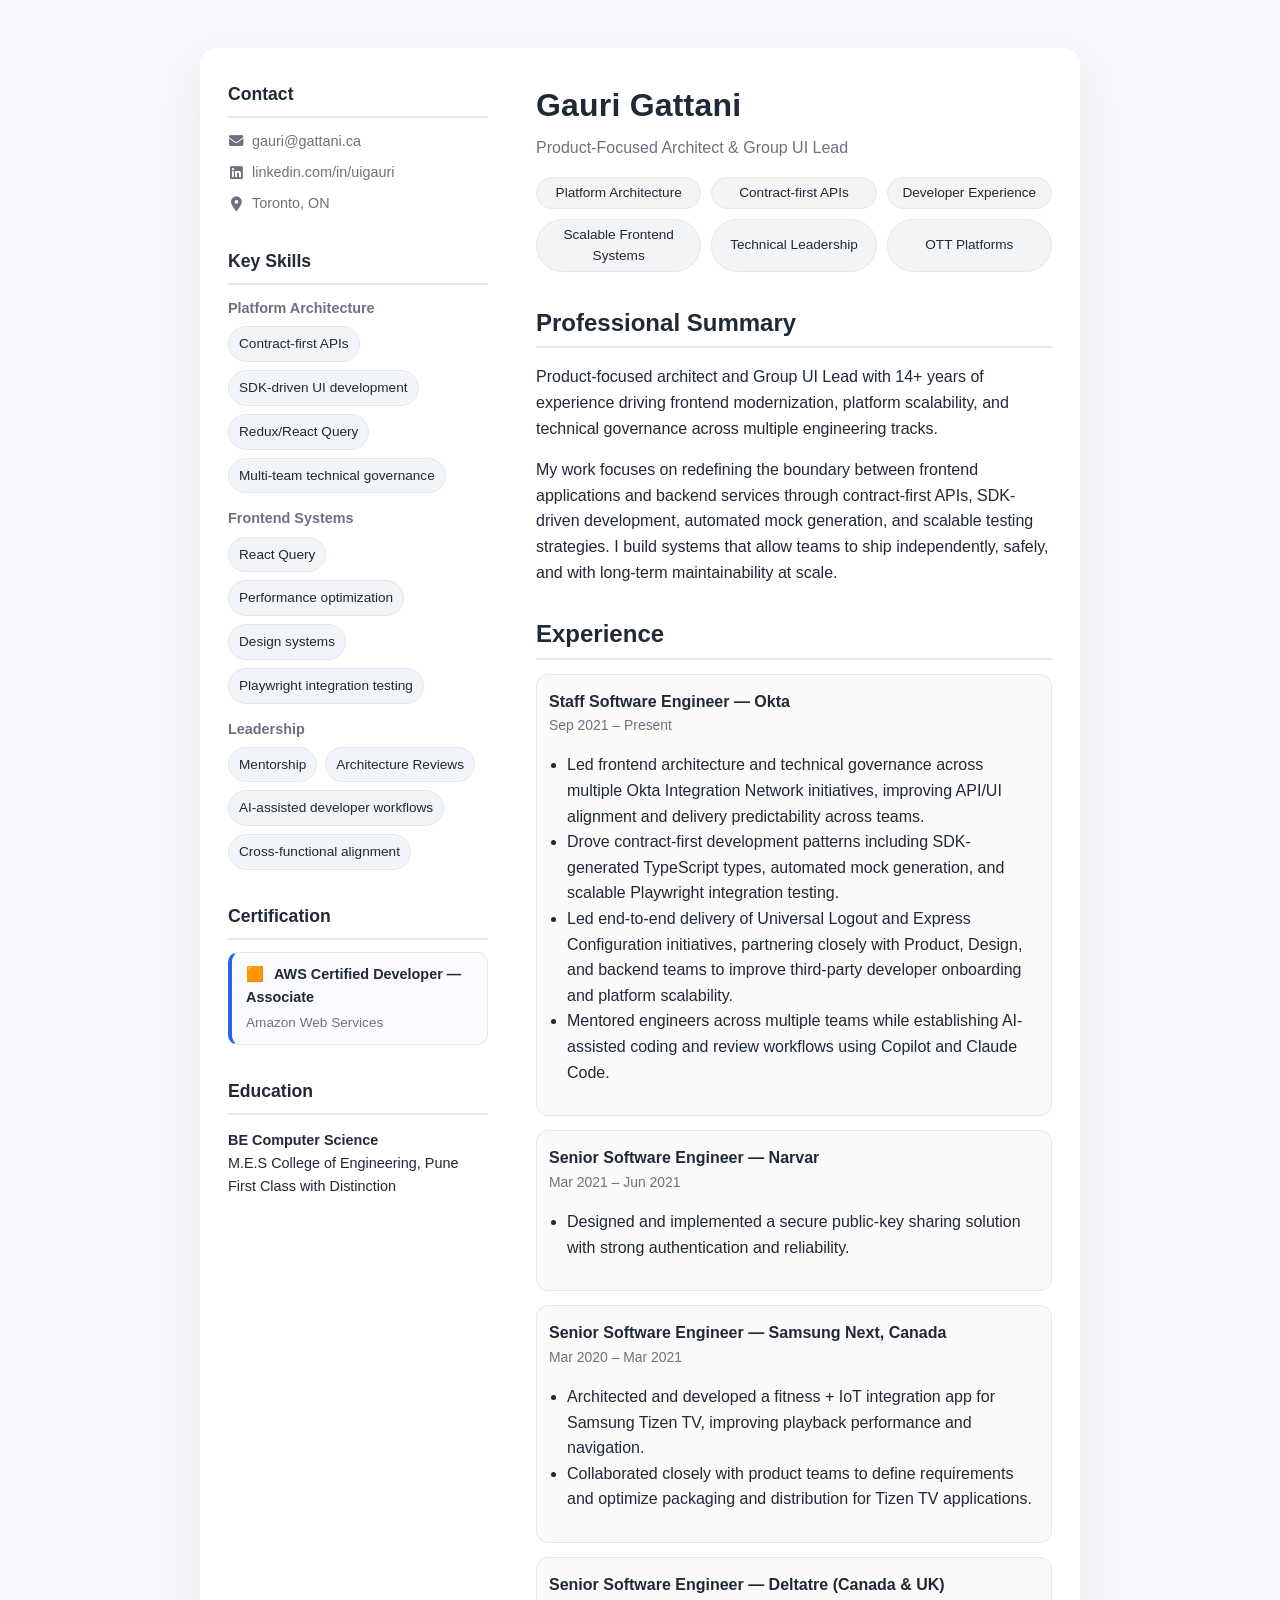
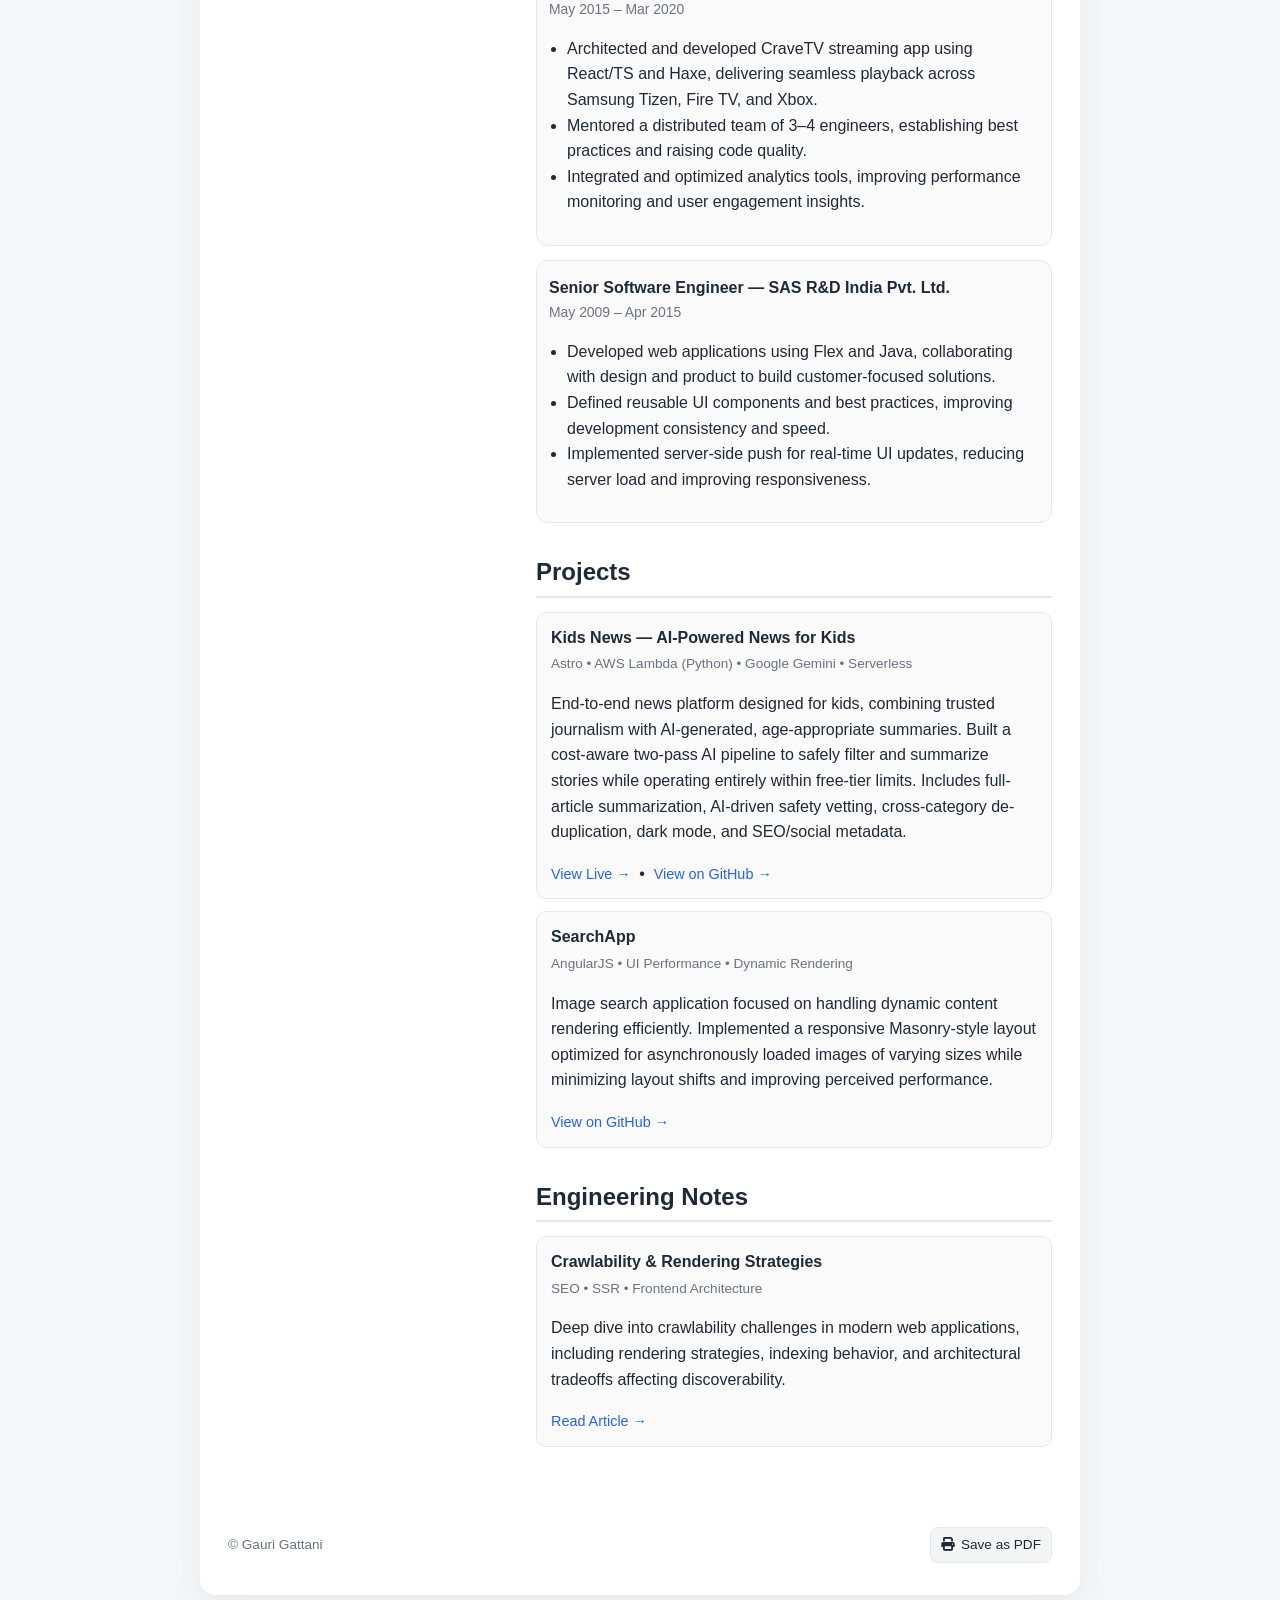
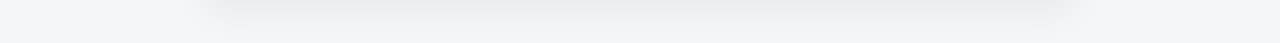
==== index.html @ 1494bd6e "publish blogs" ====
<!doctype html>
<html lang="en">
  <head>
    <meta charset="UTF-8" />
    <meta name="viewport" content="width=device-width, initial-scale=1" />
    <meta name="robots" content="noindex, nofollow" />
    <title>Gauri Gattani — Product-Focused Architect & Group UI Lead</title>

    <meta
      name="theme-color"
      content="#f5f7fb"
      media="(prefers-color-scheme: light)"
    />
    <meta
      name="theme-color"
      content="#111827"
      media="(prefers-color-scheme: dark)"
    />

    <!-- Google tag (gtag.js) -->
    <script
      async
      src="https://www.googletagmanager.com/gtag/js?id=G-FG6BD3M5W6"
    ></script>
    <script>
      window.dataLayer = window.dataLayer || [];
      function gtag() {
        dataLayer.push(arguments);
      }
      gtag("js", new Date());

      gtag("config", "G-FG6BD3M5W6");
    </script>

    <link
      rel="stylesheet"
      href="https://cdnjs.cloudflare.com/ajax/libs/font-awesome/6.5.0/css/all.min.css"
    />
    <link rel="stylesheet" href="style.css" />
    <link rel="stylesheet" href="mobile.css" />
    <link rel="stylesheet" href="print.css" />
  </head>

  <body>
    <div class="container">
      <div class="resume-content">
        <aside class="sidebar">
          <div class="contact-section">
            <h3>Contact</h3>
            <div class="contact-links">
              <a href="mailto:gauri@gattani.ca">
                <i class="fas fa-envelope"></i>
                gauri@gattani.ca
              </a>
              <a href="https://linkedin.com/in/uigauri" target="_blank">
                <i class="fab fa-linkedin"></i>
                linkedin.com/in/uigauri
              </a>
              <span class="location">
                <i class="fas fa-map-marker-alt"></i>
                Toronto, ON
              </span>
            </div>
          </div>

          <div class="section">
            <h2>Key Skills</h2>

            <div class="skill-group">
              <h3>Platform Architecture</h3>
              <div class="skill-tags">
                <span>Contract-first APIs</span>
                <span>SDK-driven UI development</span>
                <span>Redux/React Query</span>
                <span>Multi-team technical governance</span>
              </div>
            </div>

            <div class="skill-group">
              <h3>Frontend Systems</h3>
              <div class="skill-tags">
                <span>React Query</span>
                <span>Performance optimization</span>
                <span>Design systems</span>
                <span>Playwright integration testing</span>
              </div>
            </div>

            <div class="skill-group">
              <h3>Leadership</h3>
              <div class="skill-tags">
                <span>Mentorship</span>
                <span>Architecture Reviews</span>
                <span>AI-assisted developer workflows</span>
                <span>Cross-functional alignment</span>
              </div>
            </div>
          </div>

          <div class="section certification">
            <h2>Certification</h2>
            <div class="cert-card">
              <span class="cert-icon">🟧</span>
              <strong>AWS Certified Developer — Associate</strong>
              <div class="cert-meta">Amazon Web Services</div>
            </div>
          </div>

          <div class="section">
            <h2>Education</h2>
            <p>
              <strong>BE Computer Science</strong><br />
              M.E.S College of Engineering, Pune<br />
              <span class="muted">First Class with Distinction</span>
            </p>
          </div>
        </aside>

        <main class="main-content">
          <div class="header">
            <div>
              <div>
                <h1>Gauri Gattani</h1>
                <p class="subtitle">
                  Product-Focused Architect & Group UI Lead
                </p>

                <div class="soft-chips">
                  <span>Platform Architecture</span>
                  <span>Contract-first APIs</span>
                  <span>Developer Experience</span>
                  <span>Scalable Frontend Systems</span>
                  <span>Technical Leadership</span>
                  <span>OTT Platforms</span>
                </div>
              </div>
            </div>
          </div>

          <div class="section">
            <h2>Professional Summary</h2>
            <p>
              Product-focused architect and Group UI Lead with 14+ years of
              experience driving frontend modernization, platform scalability,
              and technical governance across multiple engineering tracks.
            </p>
            <p>
              My work focuses on redefining the boundary between frontend
              applications and backend services through contract-first APIs,
              SDK-driven development, automated mock generation, and scalable
              testing strategies. I build systems that allow teams to ship
              independently, safely, and with long-term maintainability at
              scale.
            </p>
          </div>

          <div class="section">
            <h2>Experience</h2>

            <div class="job">
              <div class="job-title">Staff Software Engineer — Okta</div>
              <div class="job-meta">Sep 2021 – Present</div>
              <ul>
                <li>
                  Led frontend architecture and technical governance across
                  multiple Okta Integration Network initiatives, improving
                  API/UI alignment and delivery predictability across teams.
                </li>
                <li>
                  Drove contract-first development patterns including
                  SDK-generated TypeScript types, automated mock generation, and
                  scalable Playwright integration testing.
                </li>
                <li>
                  Led end-to-end delivery of Universal Logout and Express
                  Configuration initiatives, partnering closely with Product,
                  Design, and backend teams to improve third-party developer
                  onboarding and platform scalability.
                </li>
                <li>
                  Mentored engineers across multiple teams while establishing
                  AI-assisted coding and review workflows using Copilot and
                  Claude Code.
                </li>
              </ul>
            </div>

            <div class="job">
              <div class="job-title">Senior Software Engineer — Narvar</div>
              <div class="job-meta">Mar 2021 – Jun 2021</div>
              <ul>
                <li>
                  Designed and implemented a secure public-key sharing solution
                  with strong authentication and reliability.
                </li>
              </ul>
            </div>

            <div class="job">
              <div class="job-title">
                Senior Software Engineer — Samsung Next, Canada
              </div>
              <div class="job-meta">Mar 2020 – Mar 2021</div>
              <ul>
                <li>
                  Architected and developed a fitness + IoT integration app for
                  Samsung Tizen TV, improving playback performance and
                  navigation.
                </li>
                <li>
                  Collaborated closely with product teams to define requirements
                  and optimize packaging and distribution for Tizen TV
                  applications.
                </li>
              </ul>
            </div>

            <div class="job">
              <div class="job-title">
                Senior Software Engineer — Deltatre (Canada & UK)
              </div>
              <div class="job-meta">May 2015 – Mar 2020</div>
              <ul>
                <li>
                  Architected and developed CraveTV streaming app using React/TS
                  and Haxe, delivering seamless playback across Samsung Tizen,
                  Fire TV, and Xbox.
                </li>
                <li>
                  Mentored a distributed team of 3–4 engineers, establishing
                  best practices and raising code quality.
                </li>
                <li>
                  Integrated and optimized analytics tools, improving
                  performance monitoring and user engagement insights.
                </li>
              </ul>
            </div>

            <div class="job">
              <div class="job-title">
                Senior Software Engineer — SAS R&D India Pvt. Ltd.
              </div>
              <div class="job-meta">May 2009 – Apr 2015</div>
              <ul>
                <li>
                  Developed web applications using Flex and Java, collaborating
                  with design and product to build customer-focused solutions.
                </li>
                <li>
                  Defined reusable UI components and best practices, improving
                  development consistency and speed.
                </li>
                <li>
                  Implemented server-side push for real-time UI updates,
                  reducing server load and improving responsiveness.
                </li>
              </ul>
            </div>
          </div>

          <div class="section">
            <h2>Projects</h2>

            <div class="project-card">
              <strong>Kids News — AI-Powered News for Kids</strong>
              <div class="project-meta">
                Astro • AWS Lambda (Python) • Google Gemini • Serverless
              </div>
              <p>
                End-to-end news platform designed for kids, combining trusted
                journalism with AI-generated, age-appropriate summaries. Built a
                cost-aware two-pass AI pipeline to safely filter and summarize
                stories while operating entirely within free-tier limits.
                Includes full-article summarization, AI-driven safety vetting,
                cross-category de-duplication, dark mode, and SEO/social
                metadata.
              </p>
              <a href="https://news.gattani.ca" target="_blank">
                View Live →
              </a>
              &nbsp;•&nbsp;
              <a
                href="https://github.com/gauriladdad/personal-site"
                target="_blank"
              >
                View on GitHub →
              </a>
            </div>

            <div class="project-card">
              <strong>SearchApp</strong>
              <div class="project-meta">
                AngularJS • UI Performance • Dynamic Rendering
              </div>
              <p>
                Image search application focused on handling dynamic content
                rendering efficiently. Implemented a responsive Masonry-style
                layout optimized for asynchronously loaded images of varying
                sizes while minimizing layout shifts and improving perceived
                performance.
              </p>
              <a
                href="https://github.com/gauriladdad/SearchApp"
                target="_blank"
              >
                View on GitHub →
              </a>
            </div>
          </div>

          <div class="section">
            <h2>Engineering Notes</h2>

            <div class="project-card">
              <strong>Crawlability & Rendering Strategies</strong>
              <div class="project-meta">SEO • SSR • Frontend Architecture</div>
              <p>
                Deep dive into crawlability challenges in modern web
                applications, including rendering strategies, indexing behavior,
                and architectural tradeoffs affecting discoverability.
              </p>
              <a
                href="https://blogs.gattani.ca/crawlability-post/"
                target="_blank"
              >
                Read Article →
              </a>
            </div>
          </div>
        </main>
      </div>

      <footer>
        <div class="footer-meta">
          <span>© Gauri Gattani</span>
          <a
            href="#"
            onclick="
              window.print();
              return false;
            "
          >
            <i class="fas fa-print"></i>
            Save as PDF
          </a>
        </div>
      </footer>
    </div>
  </body>
</html>
---- style.css ----
:root {
  --bg: #f5f7fb;
  --text: #1f2937;
  --muted: #6b7280;
  --border: #e5e7eb;
  --accent: #2563eb;
  --card-bg: #ffffff;
  --card-hover-shadow: rgba(0, 0, 0, 0.08);
  --chip-bg: #f3f4f6;
  --chip-border: #e5e7eb;
  --skill-tag-bg: #f1f5f9;
  --cert-bg: #f9fbff;
  --job-bg: #fafafa;
  --badge-bg: #eef3ff;
  --badge-text: #2b55d6;
}

@media (prefers-color-scheme: dark) {
  :root {
    --bg: #111827;
    --text: #f9fafb;
    --muted: #9ca3af;
    --border: #374151;
    --accent: #60a5fa;
    --card-bg: #1f2937;
    --card-hover-shadow: rgba(0, 0, 0, 0.3);
    --chip-bg: #374151;
    --chip-border: #4b5563;
    --skill-tag-bg: #1f2937;
    --cert-bg: #1f2937;
    --job-bg: #1f2937;
    --badge-bg: #1e3a8a;
    --badge-text: #93c5fd;
  }
}

@keyframes fadeInSlideUp {
  from {
    opacity: 0;
    transform: translateY(10px);
  }

  to {
    opacity: 1;
    transform: translateY(0);
  }
}

* {
  box-sizing: border-box;
}

body {
  font-family:
    -apple-system, BlinkMacSystemFont, "Segoe UI", Roboto, Arial, sans-serif;
  margin: 0;
  background: var(--bg);
  color: var(--text);
  line-height: 1.6;
  transition:
    background-color 0.3s ease,
    color 0.3s ease;
}

.positioning {
  margin: 4px 0 8px;
  color: var(--muted);
  font-size: 0.95rem;
  line-height: 1.4;
}

.header {
  display: flex;
  justify-content: space-between;
  align-items: flex-start;
  gap: 20px;
  flex-wrap: wrap;
}

.container {
  max-width: 880px;
  margin: 48px auto;
  padding: 32px 28px;
  background: var(--card-bg);
  border-radius: 16px;
  box-shadow: 0 18px 45px rgba(0, 0, 0, 0.06);
  transition:
    box-shadow 0.2s ease,
    transform 0.15s ease,
    background-color 0.3s ease;
  animation: fadeInSlideUp 0.6s ease-out forwards;
}

.container:hover {
  box-shadow: 0 22px 55px var(--card-hover-shadow);
}

.soft-chips {
  display: grid;
  grid-template-columns: repeat(3, minmax(0, 1fr));
  gap: 10px;
  margin-top: 10px;
}

.soft-chips span {
  display: flex;
  align-items: center;
  justify-content: center;

  text-align: center;
  padding: 4px 14px;
  border-radius: 999px;
  background: var(--chip-bg);
  border: 1px solid var(--chip-border);
  font-size: 0.85rem;
}

.soft-chips span:hover {
  background: var(--border);
  /* subtly darker than chip-bg */
}

.skill-group {
  margin-bottom: 14px;
}

.skill-group h3 {
  margin: 10px 0 6px;
  font-size: 0.95rem;
  color: var(--text);
}

.skill-tags {
  display: flex;
  flex-wrap: wrap;
  gap: 8px;
}

.skill-tags span {
  display: inline-block;
  padding: 6px 10px;
  background: var(--skill-tag-bg);
  border: 1px solid var(--border);
  border-radius: 999px;
  font-size: 0.85rem;
}

h1 {
  margin: 0;
  letter-spacing: 0.2px;
}

.subtitle {
  margin-top: 4px;
  color: var(--muted);
  font-weight: 500;
}

.certification h2 {
  margin-bottom: 10px;
}

.cert-card {
  padding: 10px 14px;
  border: 1px solid var(--border);
  border-left: 4px solid var(--accent);
  border-radius: 10px;
  background: var(--cert-bg);
}

.cert-icon {
  margin-right: 6px;
  font-size: 0.9rem;
}

.cert-meta {
  color: var(--muted);
  font-size: 0.85rem;
  margin-top: 3px;
}

.section {
  margin-top: 30px;
  opacity: 0;
  animation: fadeInSlideUp 0.6s ease-out forwards;
}

.section:nth-child(1) {
  animation-delay: 0.1s;
}

.section:nth-child(2) {
  animation-delay: 0.2s;
}

.section:nth-child(3) {
  animation-delay: 0.3s;
}

.section:nth-child(4) {
  animation-delay: 0.4s;
}

.section:nth-child(5) {
  animation-delay: 0.5s;
}

.section h2 {
  margin-bottom: 14px;
  padding-bottom: 4px;
  border-bottom: 2px solid var(--border);
}

.job {
  padding: 14px 12px;
  border-radius: 12px;
  border: 1px solid var(--border);
  margin-bottom: 14px;
  background: var(--job-bg);
}

.job-title {
  font-weight: 700;
}

.job-meta {
  color: var(--muted);
  font-size: 0.87rem;
  margin-bottom: 6px;
}

ul {
  padding-left: 18px;
}

footer {
  margin-top: 48px;
  padding-top: 10px;
}

/* remove wrapper background entirely */
footer .wrapper {
  padding: 12px 0;
}

.contact-footer {
  display: flex;
  flex-wrap: wrap;
  gap: 14px 22px;
  padding: 12px 0 14px;
  border-top: 1px solid var(--border);
  color: var(--muted);
  font-size: 0.9rem;
}

.contact-footer a,
.contact-footer span {
  display: inline-flex;
  align-items: center;
  gap: 6px;
  color: var(--text);
  text-decoration: none;
}

.contact-footer a:hover {
  text-decoration: underline;
}

.contact-footer i {
  color: var(--muted);
}

.footer-meta {
  margin-top: 10px;
  display: flex;
  justify-content: space-between;
  align-items: center;
  font-size: 0.85rem;
  color: var(--muted);
}

.footer-meta a {
  background: var(--chip-bg);
  border: 1px solid var(--chip-border);
  padding: 6px 10px;
  border-radius: 8px;
  color: var(--text);
  text-decoration: none;
  display: inline-flex;
  align-items: center;
  gap: 6px;
}

.footer-meta a:hover {
  background: var(--border);
}

.project-card {
  border: 1px solid var(--border);
  border-radius: 10px;
  padding: 12px 14px;
  margin-bottom: 12px;
  background: var(--job-bg);
}

.project-meta {
  font-size: 0.85rem;
  color: var(--muted);
  margin: 3px 0 6px;
}

.project-card a {
  font-size: 0.9rem;
  color: var(--accent);
  text-decoration: none;
}

.project-card a:hover {
  text-decoration: underline;
}

/* Sidebar Layout */
.resume-content {
  display: flex;
  gap: 48px;
  align-items: flex-start;
}

.sidebar {
  flex: 0 0 260px;
  /* Fixed width sidebar */
  font-size: 0.9rem;
}

.main-content {
  flex: 1;
  min-width: 0;
  /* Prevent flex overflow */
}

/* Sidebar Specifics */
.contact-section {
  margin-bottom: 32px;
}

.contact-section h3 {
  margin-top: 0;
  font-size: 1.1rem;
  margin-bottom: 12px;
  color: var(--text);
  border-bottom: 2px solid var(--border);
  padding-bottom: 8px;
}

.contact-links {
  display: flex;
  flex-direction: column;
  gap: 8px;
}

.contact-links a,
.contact-links span {
  display: inline-flex;
  align-items: center;
  gap: 8px;
  color: var(--muted);
  text-decoration: none;
  font-size: 0.9rem;
}

.contact-links a:hover {
  color: var(--accent);
  text-decoration: underline;
}

.contact-links i {
  color: var(--muted);
  width: 16px;
  text-align: center;
}

/* Adjust Section Headers in Sidebar */
.sidebar .section {
  margin-top: 32px;
}

.sidebar h2 {
  font-size: 1.1rem;
  margin-bottom: 12px;
  padding-bottom: 8px;
}

.sidebar .skill-group h3 {
  font-size: 0.9rem;
  color: var(--muted);
  margin-bottom: 6px;
}

/* Main Content Adjustments */
.main-content .header {
  margin-bottom: 32px;
}

.main-content .section:first-child {
  margin-top: 0;
}
---- mobile.css ----
@media (max-width: 640px) {
  .container {
    margin: 16px;
    padding: 22px 18px;
  }

  .badge-row {
    display: grid;
    grid-template-columns: repeat(2, auto);
    justify-content: start;
    gap: 6px 8px;
  }

  .badge {
    font-size: 0.75rem;
    padding: 4px 8px;
    border-radius: 12px;
    background: var(--badge-bg);
    color: var(--badge-text);
    white-space: nowrap;
  }

  .header {
    flex-direction: column;
    align-items: flex-start;
    gap: 10px;
  }

  .contact-info {
    display: grid;
    grid-template-columns: 1fr;
    gap: 8px;
  }

  footer {
    flex-direction: column;
    align-items: flex-start;
    gap: 8px;
  }

  footer .download a {
    align-self: flex-start;
  }

  .contact-footer {
    display: flex;
    flex-direction: row;
    /* ⬅️ keep in one line */
    align-items: center;
    justify-content: center;
    /* ⬅️ centered look like screenshot */
    gap: 10px;
    flex-wrap: wrap;
    /* ⬅️ only wrap if truly needed */
    text-align: center;
  }

  .contact-footer a,
  .contact-footer span {
    font-size: 0.85rem;
    white-space: nowrap;
    /* ⬅️ prevents breaking inside item */
  }

  .footer-meta {
    margin-top: 12px;
    display: flex;
    flex-direction: column;
    align-items: center;
    gap: 10px;
  }

  .footer-meta a {
    width: auto;
  }

  .soft-chips {
    grid-template-columns: repeat(2, 1fr);
  }

  .soft-chips span {
    display: inline-block;
    text-align: center;
    padding: 4px 4px;
    border-radius: 999px;
    background: var(--chip-bg);
    border: 1px solid var(--chip-border);
    font-size: 0.85rem;
  }

  .resume-content {
    flex-direction: column;
    gap: 24px;
  }

  .sidebar {
    width: 100%;
    flex: none;
    border-bottom: 1px solid var(--border);
    padding-bottom: 24px;
    margin-bottom: 8px;
  }
}
---- print.css ----
/* ---------- PRINT VERSION ---------- */
@media print {
  body,
  html {
    background: white !important;
  }

  * {
    box-shadow: none !important;
    background-image: none !important;
  }

  .section {
    page-break-inside: avoid;
  }

  .job {
    page-break-inside: avoid;
  }

  h2 {
    page-break-after: avoid;
  }

  footer {
    page-break-after: avoid;
  }

  .container {
    background: white !important;
    box-shadow: none;
    border-radius: 0;
    margin: 0;
    padding: 12px 24px;
  }

  .download {
    display: none; /* hide button on print */
  }

  footer {
    margin-top: 10px;
  }

  .job {
    background: white;
    border: 1px solid #ddd;
  }

  /* Fit more on a single page cleanly */
  .section {
    margin-top: 18px;
  }

  h1 {
    margin-bottom: 4px;
  }

  footer .download {
    display: none;
  }

  .footer-meta a {
    display: none;
  }
}
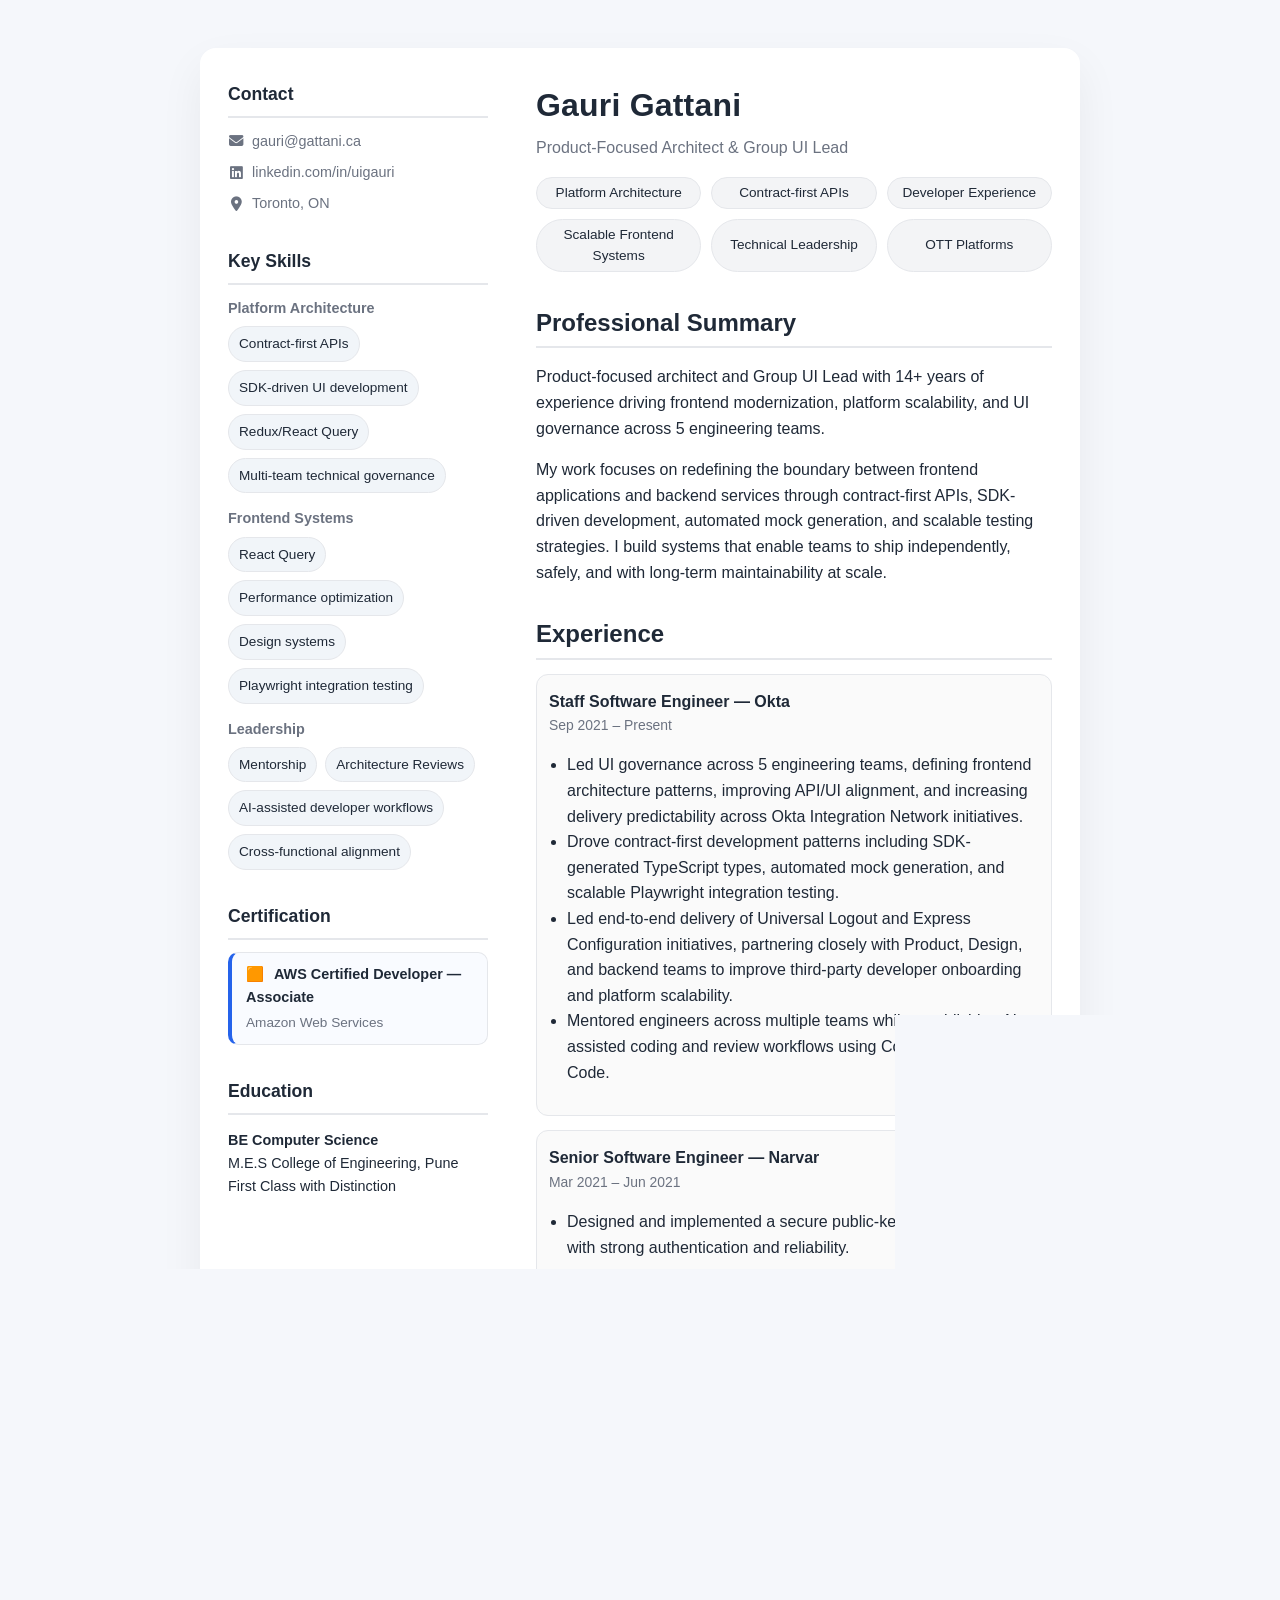
==== commit ce895af8: "update summary from multiple to 5 teams" ====
--- a/index.html
+++ b/index.html
@@ -142,13 +142,14 @@
             <p>
               Product-focused architect and Group UI Lead with 14+ years of
               experience driving frontend modernization, platform scalability,
-              and technical governance across multiple engineering tracks.
+              and UI governance across 5 engineering teams.
             </p>
+
             <p>
               My work focuses on redefining the boundary between frontend
               applications and backend services through contract-first APIs,
               SDK-driven development, automated mock generation, and scalable
-              testing strategies. I build systems that allow teams to ship
+              testing strategies. I build systems that enable teams to ship
               independently, safely, and with long-term maintainability at
               scale.
             </p>
@@ -162,9 +163,10 @@
               <div class="job-meta">Sep 2021 – Present</div>
               <ul>
                 <li>
-                  Led frontend architecture and technical governance across
-                  multiple Okta Integration Network initiatives, improving
-                  API/UI alignment and delivery predictability across teams.
+                  Led UI governance across 5 engineering teams, defining
+                  frontend architecture patterns, improving API/UI alignment,
+                  and increasing delivery predictability across Okta Integration
+                  Network initiatives.
                 </li>
                 <li>
                   Drove contract-first development patterns including
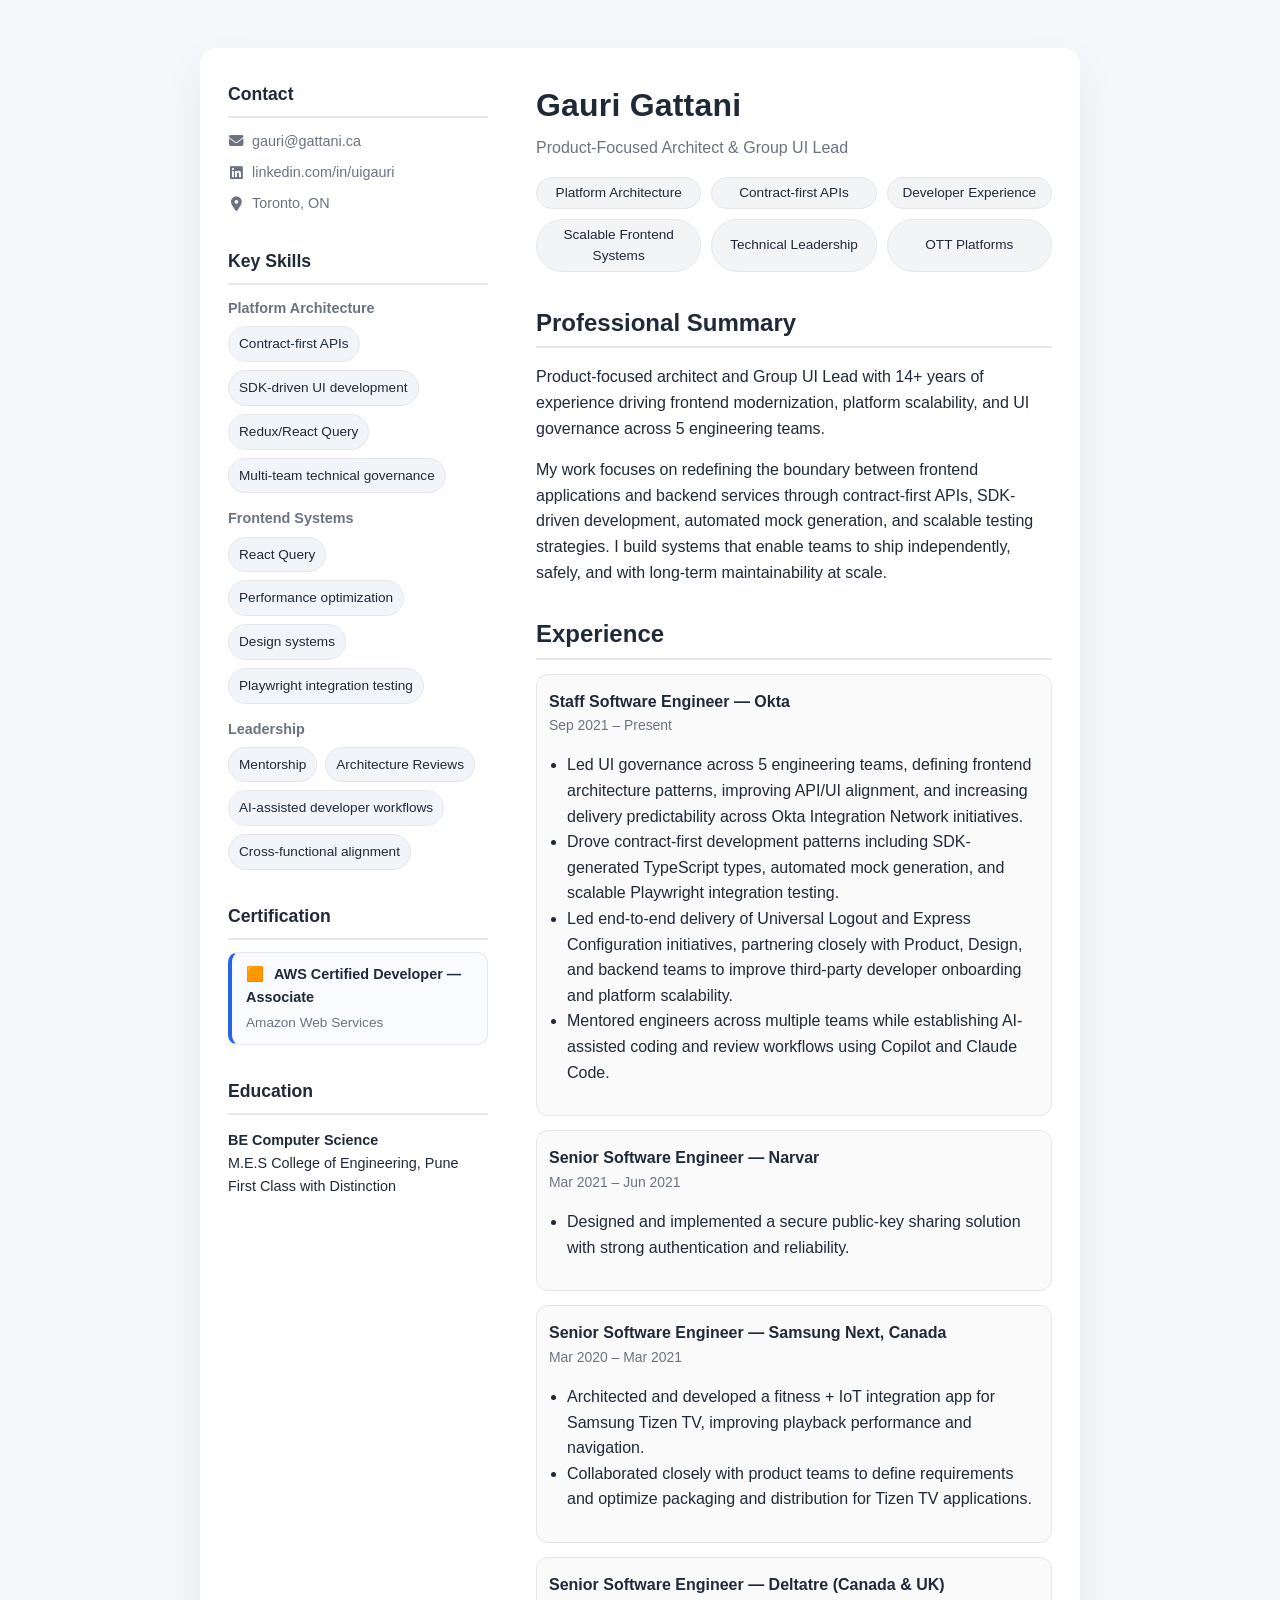
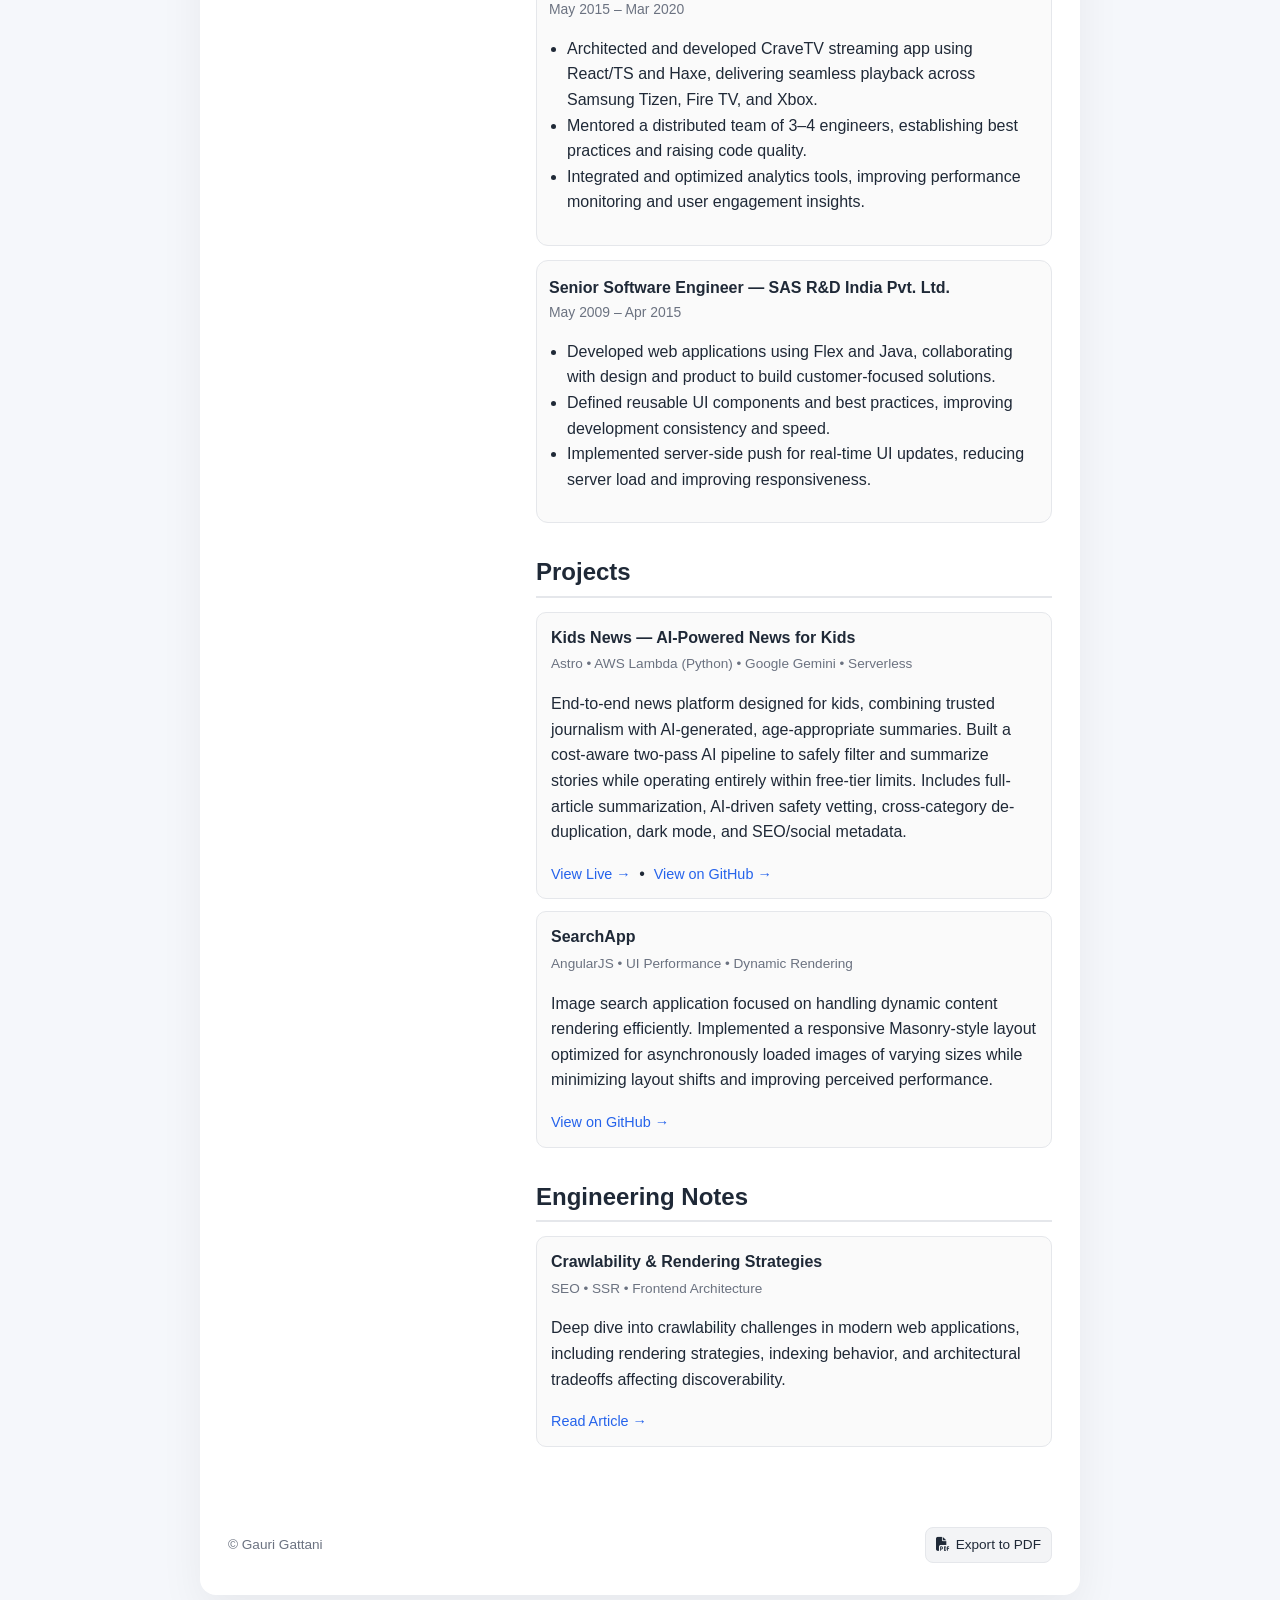
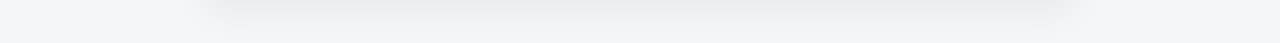
==== commit e7f4b931: "export to pdf" ====
--- a/index.html
+++ b/index.html
@@ -337,14 +337,11 @@
         <div class="footer-meta">
           <span>© Gauri Gattani</span>
           <a
-            href="#"
-            onclick="
-              window.print();
-              return false;
-            "
+            href="./gauri%20gattani%20resume.pdf"
+            download="gauri gattani resume.pdf"
           >
-            <i class="fas fa-print"></i>
-            Save as PDF
+            <i class="fas fa-file-pdf"></i>
+            Export to PDF
           </a>
         </div>
       </footer>
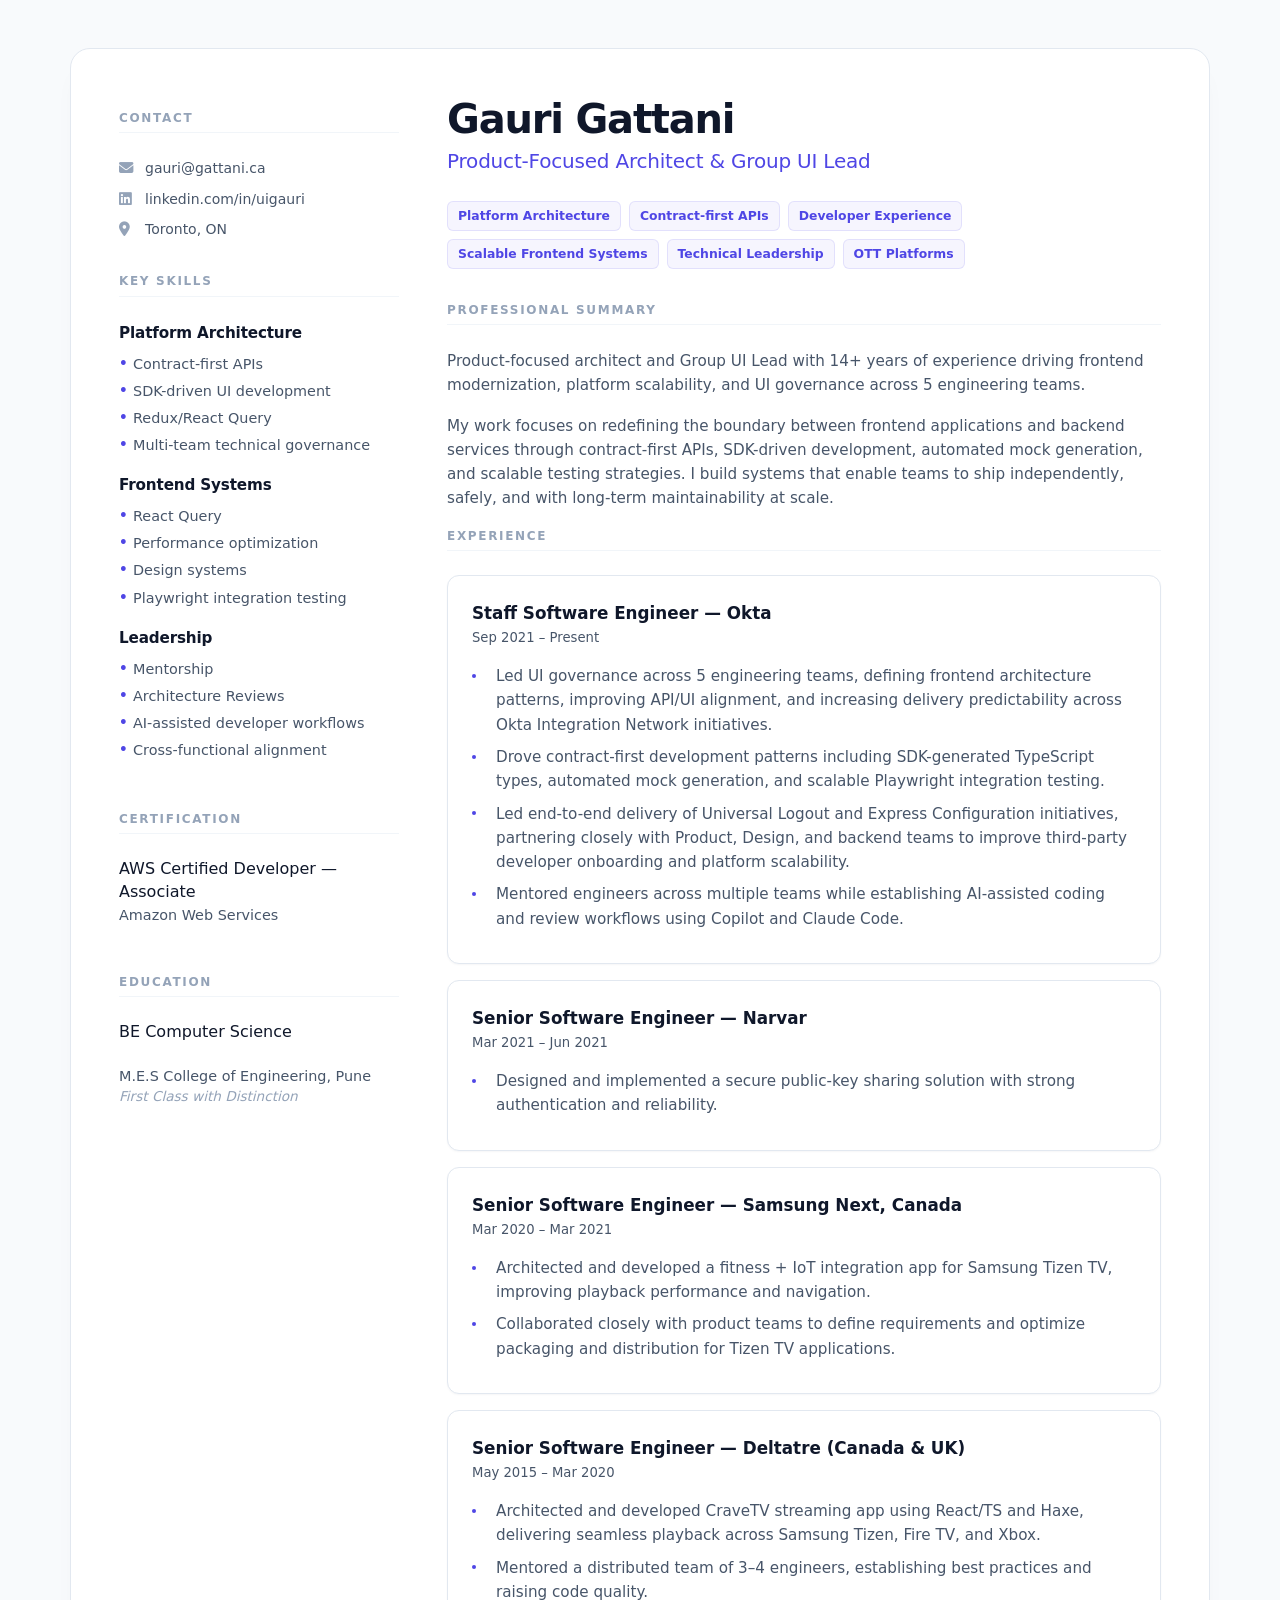
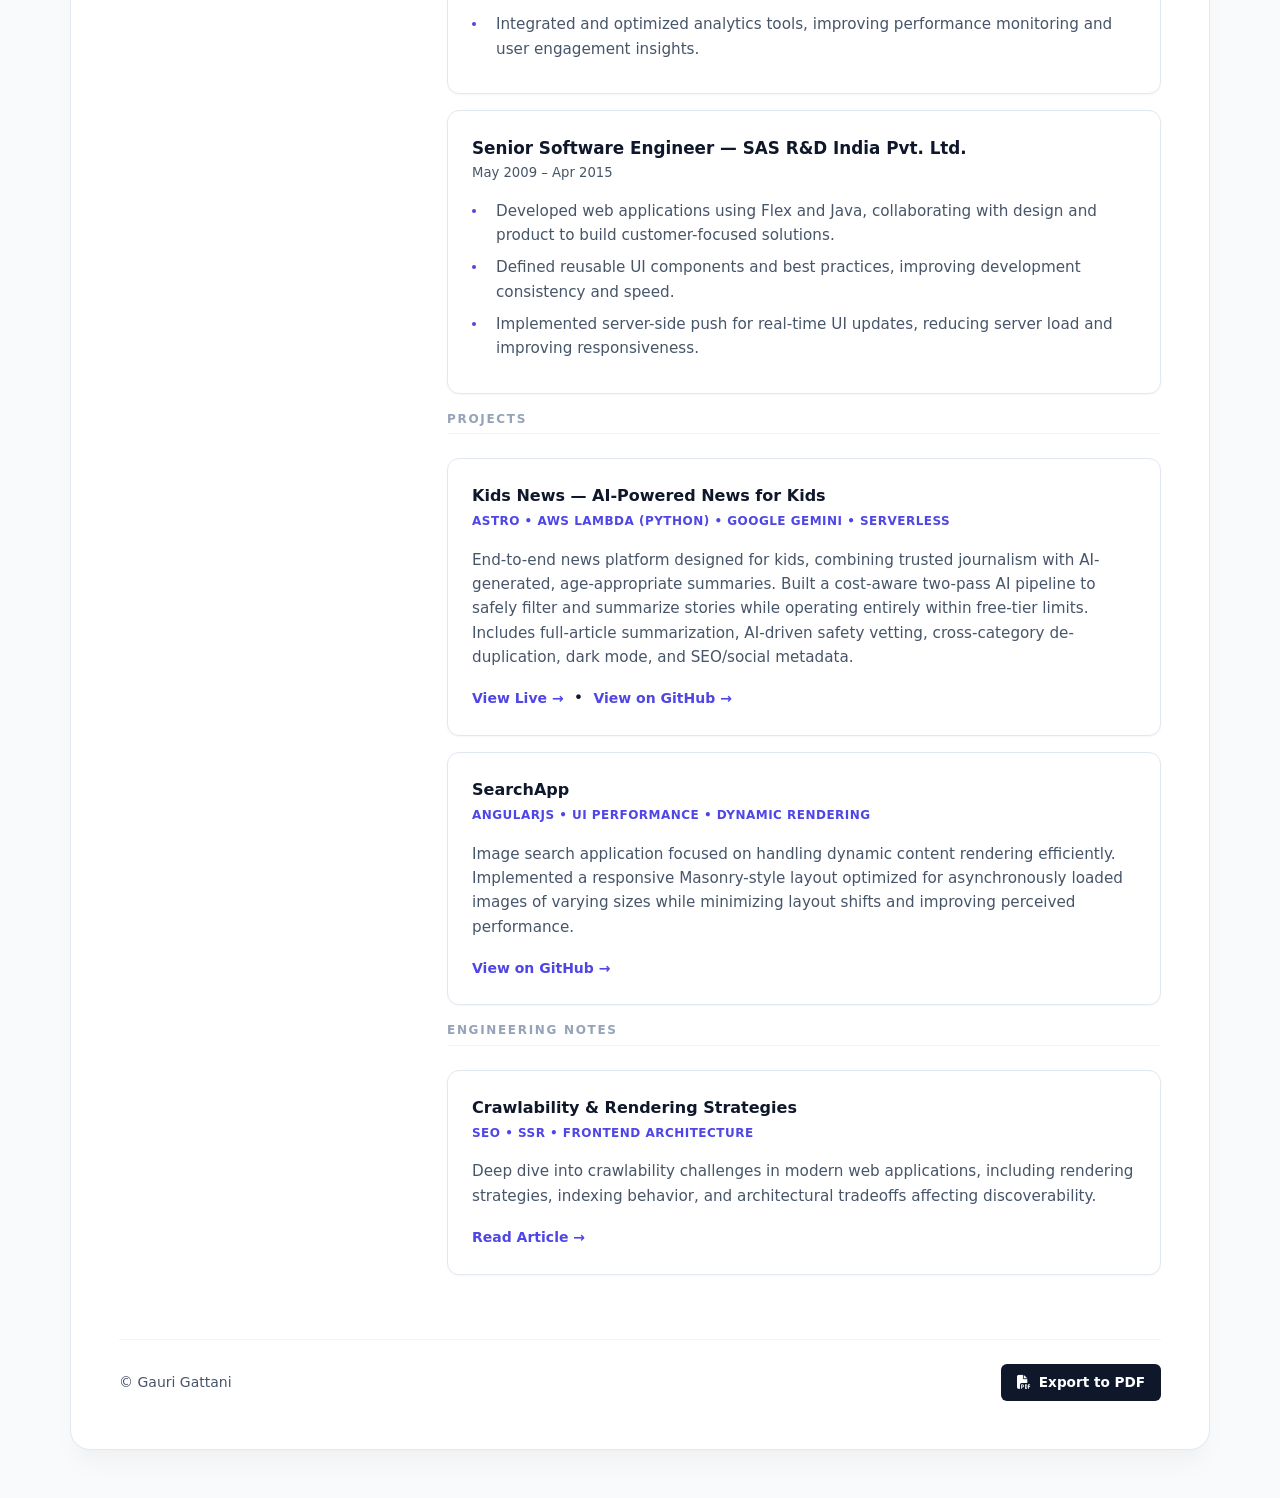
==== commit be15b077: "style fixes" ====
--- a/index.html
+++ b/index.html
@@ -45,8 +45,8 @@
     <div class="container">
       <div class="resume-content">
         <aside class="sidebar">
-          <div class="contact-section">
-            <h3>Contact</h3>
+          <div class="section">
+            <h2>Contact</h2>
             <div class="contact-links">
               <a href="mailto:gauri@gattani.ca">
                 <i class="fas fa-envelope"></i>
@@ -337,6 +337,7 @@
         <div class="footer-meta">
           <span>© Gauri Gattani</span>
           <a
+            class="download-button"
             href="./gauri%20gattani%20resume.pdf"
             download="gauri gattani resume.pdf"
           >
--- a/style.css
+++ b/style.css
@@ -1,406 +1,447 @@
+/* ==========================================================================
+   1. DESIGN SYSTEM TOKENS & VARIABLES
+   ========================================================================== */
 :root {
-  --bg: #f5f7fb;
-  --text: #1f2937;
-  --muted: #6b7280;
-  --border: #e5e7eb;
-  --accent: #2563eb;
-  --card-bg: #ffffff;
-  --card-hover-shadow: rgba(0, 0, 0, 0.08);
-  --chip-bg: #f3f4f6;
-  --chip-border: #e5e7eb;
-  --skill-tag-bg: #f1f5f9;
-  --cert-bg: #f9fbff;
-  --job-bg: #fafafa;
-  --badge-bg: #eef3ff;
-  --badge-text: #2b55d6;
+  /* Neutral Palette */
+  --slate-50: #f8fafc;
+  --slate-100: #f1f5f9;
+  --slate-200: #e2e8f0;
+  --slate-300: #cbd5e1;
+  --slate-400: #94a3b8;
+  --slate-600: #475569;
+  --slate-700: #334155;
+  --slate-800: #1e293b;
+  --slate-900: #0f172a;
+
+  /* Primary Indigo Accent */
+  --indigo-600: #4f46e5;
+  --indigo-700: #4338ca;
+
+  /* App Surface Mapping */
+  --bg-app: var(--slate-50);
+  --bg-surface: #ffffff;
+  --text-primary: var(--slate-900);
+  --text-secondary: var(--slate-600);
+  --text-tertiary: var(--slate-400);
+
+  --border-subtle: var(--slate-100);
+  --border-strong: var(--slate-200);
+
+  --brand-primary: var(--indigo-600);
+  --brand-muted: rgba(79, 70, 229, 0.05);
+  --brand-border: rgba(79, 70, 229, 0.12);
+
+  /* Layout Spacing Scale */
+  --space-xs: 0.25rem; /* 4px */
+  --space-sm: 0.5rem; /* 8px */
+  --space-md: 1rem; /* 16px */
+  --space-lg: 1.5rem; /* 24px */
+  --space-xl: 2rem; /* 32px */
+  --space-xxl: 3rem; /* 48px */
+
+  /* Structural Details */
+  --shadow-sm: 0 1px 2px rgba(15, 23, 42, 0.04);
+  --shadow-container:
+    0 20px 25px -5px rgba(15, 23, 42, 0.03),
+    0 10px 10px -5px rgba(15, 23, 42, 0.01);
+
+  --radius-interactive: 6px;
+  --radius-card: 12px;
+  --radius-outer: 20px;
+
+  --transition-fast: 150ms cubic-bezier(0.4, 0, 0.2, 1);
 }
 
 @media (prefers-color-scheme: dark) {
   :root {
-    --bg: #111827;
-    --text: #f9fafb;
-    --muted: #9ca3af;
-    --border: #374151;
-    --accent: #60a5fa;
-    --card-bg: #1f2937;
-    --card-hover-shadow: rgba(0, 0, 0, 0.3);
-    --chip-bg: #374151;
-    --chip-border: #4b5563;
-    --skill-tag-bg: #1f2937;
-    --cert-bg: #1f2937;
-    --job-bg: #1f2937;
-    --badge-bg: #1e3a8a;
-    --badge-text: #93c5fd;
+    --bg-app: #090d16;
+    --bg-surface: #111723;
+    --text-primary: #f8fafc;
+    --text-secondary: #94a3b8;
+    --text-tertiary: #475569;
+    --border-subtle: #1e293b;
+    --border-strong: #273142;
+
+    --brand-primary: #818cf8;
+    --brand-muted: rgba(129, 140, 248, 0.08);
+    --brand-border: rgba(129, 140, 248, 0.2);
+
+    --shadow-container: 0 20px 25px -5px rgba(0, 0, 0, 0.3);
   }
 }
 
-@keyframes fadeInSlideUp {
-  from {
-    opacity: 0;
-    transform: translateY(10px);
-  }
-
-  to {
-    opacity: 1;
-    transform: translateY(0);
-  }
-}
-
+/* ==========================================================================
+   2. REBOOTS & OVERRIDES
+   ========================================================================== */
 * {
   box-sizing: border-box;
+  margin: 0;
+  padding: 0;
 }
 
 body {
   font-family:
-    -apple-system, BlinkMacSystemFont, "Segoe UI", Roboto, Arial, sans-serif;
-  margin: 0;
-  background: var(--bg);
-  color: var(--text);
+    ui-sans-serif,
+    system-ui,
+    -apple-system,
+    BlinkMacSystemFont,
+    "Segoe UI",
+    Roboto,
+    sans-serif;
+  background-color: var(--bg-app);
+  color: var(--text-primary);
   line-height: 1.6;
-  transition:
-    background-color 0.3s ease,
-    color 0.3s ease;
-}
-
-.positioning {
-  margin: 4px 0 8px;
-  color: var(--muted);
+  -webkit-font-smoothing: antialiased;
+  -moz-osx-font-smoothing: grayscale;
+  padding: var(--space-xxl) var(--space-md);
+}
+
+/* ==========================================================================
+   3. APP CONTAINER & MAIN TWO-COLUMN LAYOUT
+   ========================================================================== */
+.container {
+  max-width: 1140px;
+  margin: 0 auto;
+  background-color: var(--bg-surface);
+  border: 1px solid var(--border-strong);
+  border-radius: var(--radius-outer);
+  box-shadow: var(--shadow-container);
+  padding: var(--space-xxl);
+}
+
+.resume-content {
+  display: grid;
+  grid-template-columns: 280px 1fr;
+  gap: var(--space-xxl);
+  align-items: flex-start;
+}
+
+/* ==========================================================================
+   4. GLOBAL TYPOGRAPHY MATRIX
+   ========================================================================== */
+h1 {
+  font-size: 2.5rem;
+  font-weight: 800;
+  letter-spacing: -0.03em;
+  line-height: 1.1;
+  margin-bottom: var(--space-xs);
+  color: var(--text-primary);
+}
+
+h2 {
+  font-size: 0.75rem;
+  font-weight: 700;
+  text-transform: uppercase;
+  letter-spacing: 0.14em;
+  color: var(--text-tertiary);
+  margin-bottom: var(--space-lg);
+  padding-bottom: var(--space-xs);
+  border-bottom: 1px solid var(--border-subtle);
+}
+
+h3 {
   font-size: 0.95rem;
-  line-height: 1.4;
-}
-
-.header {
+  font-weight: 600;
+  color: var(--text-primary);
+  letter-spacing: -0.01em;
+}
+
+p {
+  color: var(--text-secondary);
+  font-size: 0.95rem;
+  margin-bottom: var(--space-md);
+}
+
+.subtitle {
+  font-size: 1.25rem;
+  font-weight: 500;
+  color: var(--brand-primary);
+  margin-bottom: var(--space-lg);
+  letter-spacing: -0.01em;
+}
+
+/* ==========================================================================
+   5. SIDEBAR: CONTACT LINKS
+   ========================================================================== */
+.sidebar {
+  display: flex;
+  flex-direction: column;
+  gap: var(--space-xl);
+  padding-top: 12px;
+}
+
+.contact-links {
+  display: flex;
+  flex-direction: column;
+  gap: var(--space-sm);
+}
+
+.contact-links a,
+.contact-links span {
+  display: flex;
+  align-items: center;
+  gap: var(--space-sm);
+  color: var(--text-secondary);
+  text-decoration: none;
+  font-size: 0.875rem;
+  font-weight: 500;
+  transition: color var(--transition-fast);
+}
+
+.contact-links a:hover {
+  color: var(--brand-primary);
+}
+
+.contact-links i {
+  color: var(--text-tertiary);
+  font-size: 0.9rem;
+  width: 18px;
+  text-align: left;
+}
+
+/* ==========================================================================
+   6. SIDEBAR: CLEAN VERTICAL LIST BULLETED SKILLS (EACH ON A NEW LINE)
+   ========================================================================== */
+.skill-group {
+  margin-bottom: var(--space-md);
+}
+
+.skill-group h3 {
+  font-size: 0.95rem;
+  font-weight: 700;
+  color: var(--text-primary);
+  margin-bottom: var(--space-sm);
+  letter-spacing: -0.01em;
+}
+
+/* Vertical column layout layout engine */
+.skill-tags {
+  display: flex !important;
+  flex-direction: column !important;
+  gap: 4px !important;
+}
+
+/* Transforms spans into standard clean vertical list fragments */
+.skill-tags span {
+  display: block !important;
+  font-size: 0.9rem !important;
+  font-weight: 400 !important;
+  color: var(--text-secondary) !important;
+  background: transparent !important;
+  border: none !important;
+  padding: 0 0 0 14px !important; /* Makes room for the absolute bullet */
+  margin: 0 !important;
+  border-radius: 0 !important;
+  box-shadow: none !important;
+  position: relative !important;
+  transition: color var(--transition-fast);
+}
+
+/* Minimalist, clean left bullet point */
+.skill-tags span::before {
+  content: "•" !important;
+  position: absolute !important;
+  left: 0 !important;
+  color: var(
+    --brand-primary
+  ) !important; /* Accent matching main bullet style */
+  font-weight: 700 !important;
+  font-size: 0.85rem !important;
+}
+
+.skill-tags span:hover {
+  color: var(--brand-primary) !important;
+}
+
+/* ==========================================================================
+   7. SIDEBAR: MATCHING EDUCATION & CERTIFICATION TYPOGRAPHY STYLE
+   ========================================================================== */
+.cert-card {
+  display: block !important;
+  background-color: transparent !important;
+  border: none !important;
+  border-left: none !important;
+  border-radius: 0 !important;
+  padding: 0 !important;
+  margin-bottom: var(--space-md) !important;
+  box-shadow: none !important;
+}
+
+/* Clean structural deletion of the generic badge block */
+.cert-icon,
+.cert-card span:first-of-type {
+  display: none !important;
+}
+
+/* Match layout layout architecture of 'BE Computer Science' */
+.cert-card strong,
+.sidebar p strong {
+  display: block !important;
+  font-size: 1rem !important;
+  font-weight: 500 !important;
+  color: var(--text-primary) !important;
+  line-height: 1.4 !important;
+  margin-bottom: 2px !important;
+}
+
+/* Match layout layout architecture of 'M.E.S College of Engineering, Pune' */
+.cert-meta,
+.sidebar p {
+  display: block !important;
+  font-size: 0.9rem !important;
+  color: var(--text-secondary) !important;
+  line-height: 1.4 !important;
+  margin-bottom: 2px !important;
+}
+
+.muted {
+  font-size: 0.85rem;
+  color: var(--text-tertiary);
+  font-style: italic;
+}
+
+/* ==========================================================================
+   8. MAIN CONTENT HEADER & TECH STACK CHIPS
+   ========================================================================== */
+.main-content .header {
+  margin-bottom: var(--space-xl);
+}
+
+.soft-chips {
+  display: flex;
+  flex-wrap: wrap;
+  gap: var(--space-sm);
+}
+
+.soft-chips span {
+  font-size: 0.775rem;
+  font-weight: 600;
+  background-color: var(--brand-muted);
+  color: var(--brand-primary);
+  border: 1px solid var(--brand-border);
+  padding: 4px 10px;
+  border-radius: var(--radius-interactive);
+}
+
+/* ==========================================================================
+   9. MAIN CONTENT TIMELINE / EXPERIENCE HOVER CARDS
+   ========================================================================== */
+.job,
+.project-card {
+  background-color: var(--bg-surface);
+  border: 1px solid var(--border-strong);
+  border-radius: var(--radius-card);
+  padding: var(--space-lg);
+  margin-bottom: var(--space-md);
+  box-shadow: var(--shadow-sm);
+  transition: var(--transition-fast);
+}
+
+.job:hover,
+.project-card:hover {
+  transform: translateY(-2px);
+  border-color: var(--brand-border);
+  box-shadow: var(--shadow-container);
+}
+
+/* Experience Layout Blocks */
+.job-title {
+  font-size: 1.05rem;
+  font-weight: 600;
+  color: var(--text-primary);
   display: flex;
   justify-content: space-between;
-  align-items: flex-start;
-  gap: 20px;
+  align-items: baseline;
   flex-wrap: wrap;
-}
-
-.container {
-  max-width: 880px;
-  margin: 48px auto;
-  padding: 32px 28px;
-  background: var(--card-bg);
-  border-radius: 16px;
-  box-shadow: 0 18px 45px rgba(0, 0, 0, 0.06);
-  transition:
-    box-shadow 0.2s ease,
-    transform 0.15s ease,
-    background-color 0.3s ease;
-  animation: fadeInSlideUp 0.6s ease-out forwards;
-}
-
-.container:hover {
-  box-shadow: 0 22px 55px var(--card-hover-shadow);
-}
-
-.soft-chips {
-  display: grid;
-  grid-template-columns: repeat(3, minmax(0, 1fr));
-  gap: 10px;
-  margin-top: 10px;
-}
-
-.soft-chips span {
-  display: flex;
-  align-items: center;
-  justify-content: center;
-
-  text-align: center;
-  padding: 4px 14px;
-  border-radius: 999px;
-  background: var(--chip-bg);
-  border: 1px solid var(--chip-border);
-  font-size: 0.85rem;
-}
-
-.soft-chips span:hover {
-  background: var(--border);
-  /* subtly darker than chip-bg */
-}
-
-.skill-group {
-  margin-bottom: 14px;
-}
-
-.skill-group h3 {
-  margin: 10px 0 6px;
+  gap: var(--space-sm);
+}
+
+.job-meta {
+  font-size: 0.825rem;
+  font-weight: 500;
+  color: var(--text-secondary);
+  margin-bottom: var(--space-md);
+}
+
+ul {
+  list-style: none;
+}
+
+ul li {
+  position: relative;
+  padding-left: var(--space-lg);
+  margin-bottom: var(--space-sm);
   font-size: 0.95rem;
-  color: var(--text);
-}
-
-.skill-tags {
-  display: flex;
-  flex-wrap: wrap;
-  gap: 8px;
-}
-
-.skill-tags span {
-  display: inline-block;
-  padding: 6px 10px;
-  background: var(--skill-tag-bg);
-  border: 1px solid var(--border);
-  border-radius: 999px;
-  font-size: 0.85rem;
-}
-
-h1 {
-  margin: 0;
-  letter-spacing: 0.2px;
-}
-
-.subtitle {
-  margin-top: 4px;
-  color: var(--muted);
-  font-weight: 500;
-}
-
-.certification h2 {
-  margin-bottom: 10px;
-}
-
-.cert-card {
-  padding: 10px 14px;
-  border: 1px solid var(--border);
-  border-left: 4px solid var(--accent);
-  border-radius: 10px;
-  background: var(--cert-bg);
-}
-
-.cert-icon {
-  margin-right: 6px;
-  font-size: 0.9rem;
-}
-
-.cert-meta {
-  color: var(--muted);
-  font-size: 0.85rem;
-  margin-top: 3px;
-}
-
-.section {
-  margin-top: 30px;
-  opacity: 0;
-  animation: fadeInSlideUp 0.6s ease-out forwards;
-}
-
-.section:nth-child(1) {
-  animation-delay: 0.1s;
-}
-
-.section:nth-child(2) {
-  animation-delay: 0.2s;
-}
-
-.section:nth-child(3) {
-  animation-delay: 0.3s;
-}
-
-.section:nth-child(4) {
-  animation-delay: 0.4s;
-}
-
-.section:nth-child(5) {
-  animation-delay: 0.5s;
-}
-
-.section h2 {
-  margin-bottom: 14px;
-  padding-bottom: 4px;
-  border-bottom: 2px solid var(--border);
-}
-
-.job {
-  padding: 14px 12px;
-  border-radius: 12px;
-  border: 1px solid var(--border);
-  margin-bottom: 14px;
-  background: var(--job-bg);
-}
-
-.job-title {
+  color: var(--text-secondary);
+}
+
+ul li::before {
+  content: "";
+  position: absolute;
+  left: 0;
+  top: 0.65em;
+  width: 4px;
+  height: 4px;
+  border-radius: 50%;
+  background-color: var(--brand-primary);
+}
+
+/* Projects Layout Framework */
+.project-meta {
+  font-size: 0.75rem;
   font-weight: 700;
-}
-
-.job-meta {
-  color: var(--muted);
-  font-size: 0.87rem;
-  margin-bottom: 6px;
-}
-
-ul {
-  padding-left: 18px;
-}
-
-footer {
-  margin-top: 48px;
-  padding-top: 10px;
-}
-
-/* remove wrapper background entirely */
-footer .wrapper {
-  padding: 12px 0;
-}
-
-.contact-footer {
-  display: flex;
-  flex-wrap: wrap;
-  gap: 14px 22px;
-  padding: 12px 0 14px;
-  border-top: 1px solid var(--border);
-  color: var(--muted);
-  font-size: 0.9rem;
-}
-
-.contact-footer a,
-.contact-footer span {
-  display: inline-flex;
-  align-items: center;
-  gap: 6px;
-  color: var(--text);
-  text-decoration: none;
-}
-
-.contact-footer a:hover {
-  text-decoration: underline;
-}
-
-.contact-footer i {
-  color: var(--muted);
-}
-
-.footer-meta {
-  margin-top: 10px;
-  display: flex;
-  justify-content: space-between;
-  align-items: center;
-  font-size: 0.85rem;
-  color: var(--muted);
-}
-
-.footer-meta a {
-  background: var(--chip-bg);
-  border: 1px solid var(--chip-border);
-  padding: 6px 10px;
-  border-radius: 8px;
-  color: var(--text);
+  text-transform: uppercase;
+  letter-spacing: 0.04em;
+  color: var(--brand-primary);
+  margin: var(--space-xs) 0 var(--space-md);
+}
+
+.project-card a {
+  font-size: 0.875rem;
+  font-weight: 600;
+  color: var(--brand-primary);
   text-decoration: none;
   display: inline-flex;
   align-items: center;
-  gap: 6px;
-}
-
-.footer-meta a:hover {
-  background: var(--border);
-}
-
-.project-card {
-  border: 1px solid var(--border);
-  border-radius: 10px;
-  padding: 12px 14px;
-  margin-bottom: 12px;
-  background: var(--job-bg);
-}
-
-.project-meta {
-  font-size: 0.85rem;
-  color: var(--muted);
-  margin: 3px 0 6px;
-}
-
-.project-card a {
-  font-size: 0.9rem;
-  color: var(--accent);
-  text-decoration: none;
+  gap: var(--space-xs);
 }
 
 .project-card a:hover {
   text-decoration: underline;
 }
 
-/* Sidebar Layout */
-.resume-content {
-  display: flex;
-  gap: 48px;
-  align-items: flex-start;
-}
-
-.sidebar {
-  flex: 0 0 260px;
-  /* Fixed width sidebar */
-  font-size: 0.9rem;
-}
-
-.main-content {
-  flex: 1;
-  min-width: 0;
-  /* Prevent flex overflow */
-}
-
-/* Sidebar Specifics */
-.contact-section {
-  margin-bottom: 32px;
-}
-
-.contact-section h3 {
-  margin-top: 0;
-  font-size: 1.1rem;
-  margin-bottom: 12px;
-  color: var(--text);
-  border-bottom: 2px solid var(--border);
-  padding-bottom: 8px;
-}
-
-.contact-links {
-  display: flex;
-  flex-direction: column;
-  gap: 8px;
-}
-
-.contact-links a,
-.contact-links span {
+/* ==========================================================================
+   10. SYSTEM FOOTER
+   ========================================================================== */
+footer {
+  margin-top: var(--space-xxl);
+  border-top: 1px solid var(--border-subtle);
+  padding-top: var(--space-lg);
+}
+
+.footer-meta {
+  display: flex;
+  justify-content: space-between;
+  align-items: center;
+  font-size: 0.875rem;
+  color: var(--text-secondary);
+}
+
+.download-button {
+  background-color: var(--text-primary);
+  color: var(--bg-surface) !important;
+  font-weight: 600;
+  font-size: 0.85rem;
+  padding: var(--space-sm) var(--space-md);
+  border-radius: var(--radius-interactive);
+  text-decoration: none;
   display: inline-flex;
   align-items: center;
-  gap: 8px;
-  color: var(--muted);
-  text-decoration: none;
-  font-size: 0.9rem;
-}
-
-.contact-links a:hover {
-  color: var(--accent);
-  text-decoration: underline;
-}
-
-.contact-links i {
-  color: var(--muted);
-  width: 16px;
-  text-align: center;
-}
-
-/* Adjust Section Headers in Sidebar */
-.sidebar .section {
-  margin-top: 32px;
-}
-
-.sidebar h2 {
-  font-size: 1.1rem;
-  margin-bottom: 12px;
-  padding-bottom: 8px;
-}
-
-.sidebar .skill-group h3 {
-  font-size: 0.9rem;
-  color: var(--muted);
-  margin-bottom: 6px;
-}
-
-/* Main Content Adjustments */
-.main-content .header {
-  margin-bottom: 32px;
-}
-
-.main-content .section:first-child {
-  margin-top: 0;
-}
+  gap: var(--space-sm);
+  transition: var(--transition-fast);
+}
+
+.download-button:hover {
+  background-color: var(--brand-primary);
+  transform: translateY(-1px);
+}
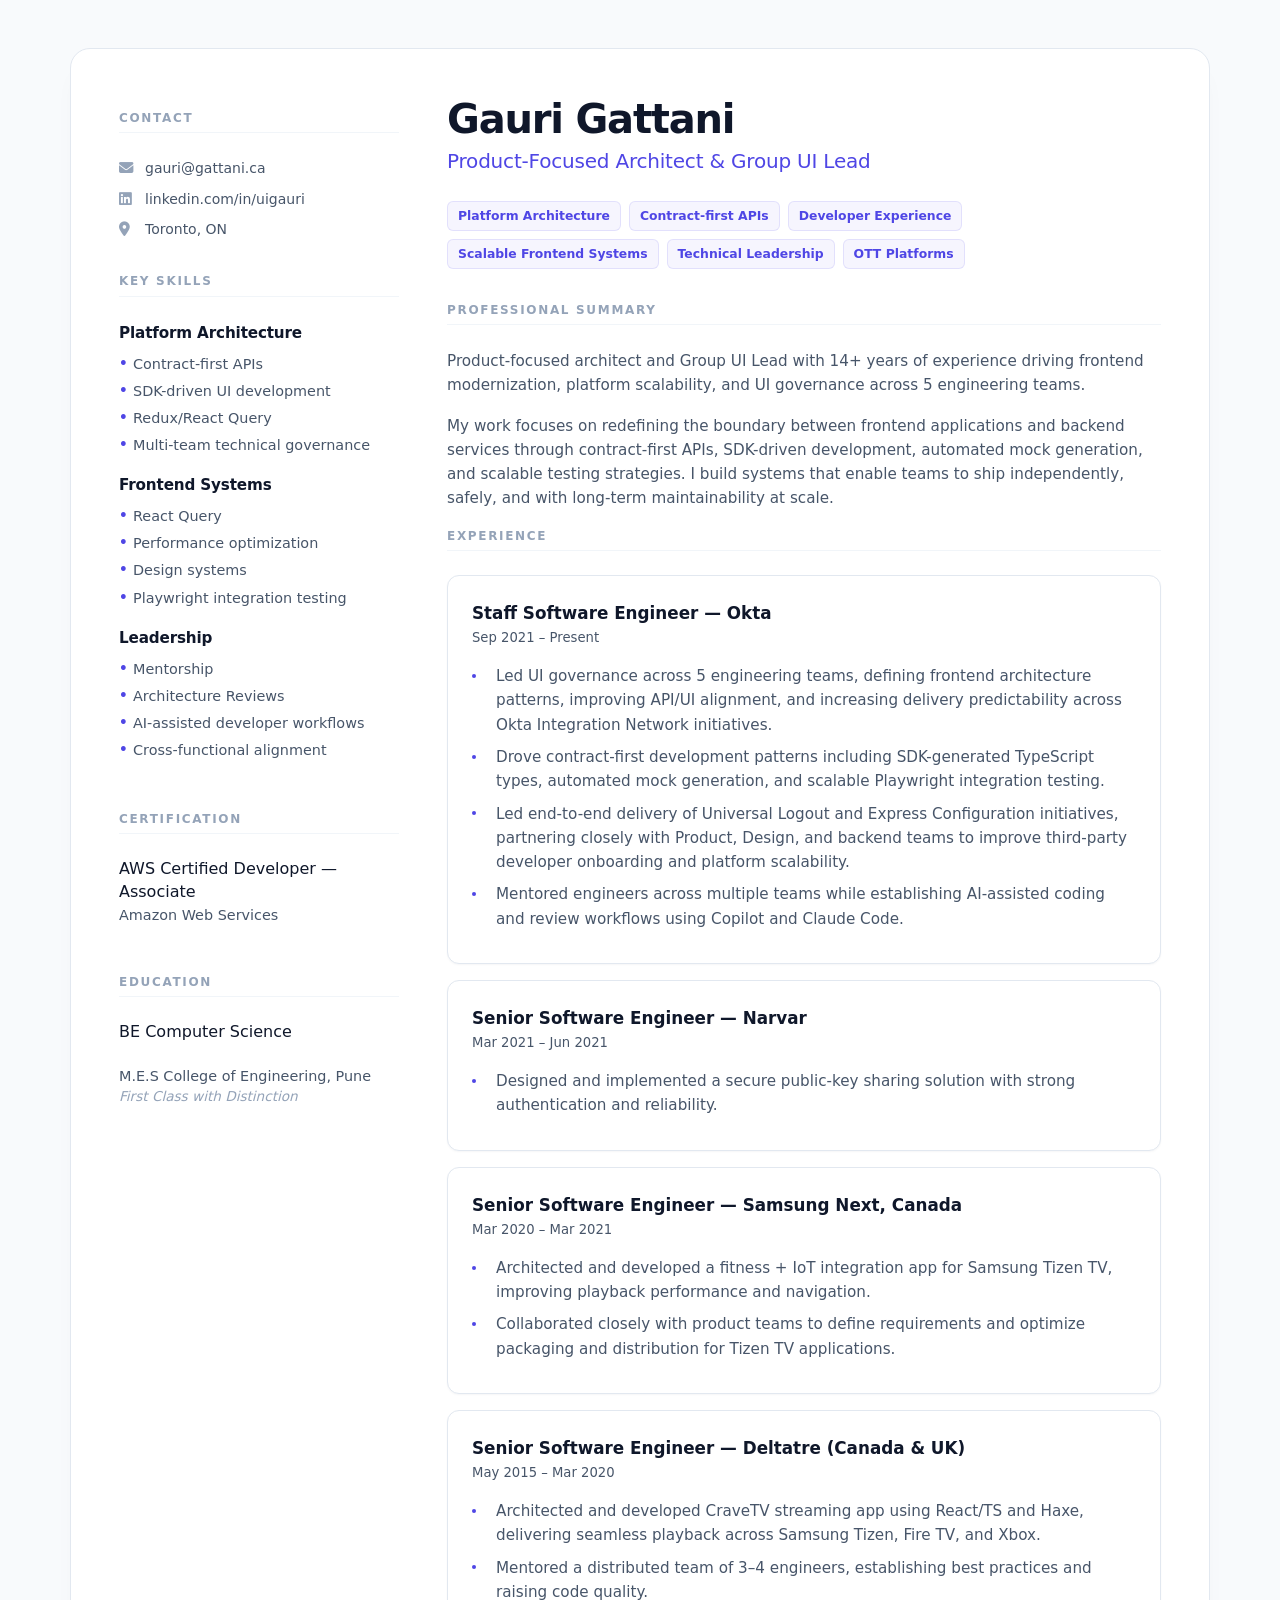
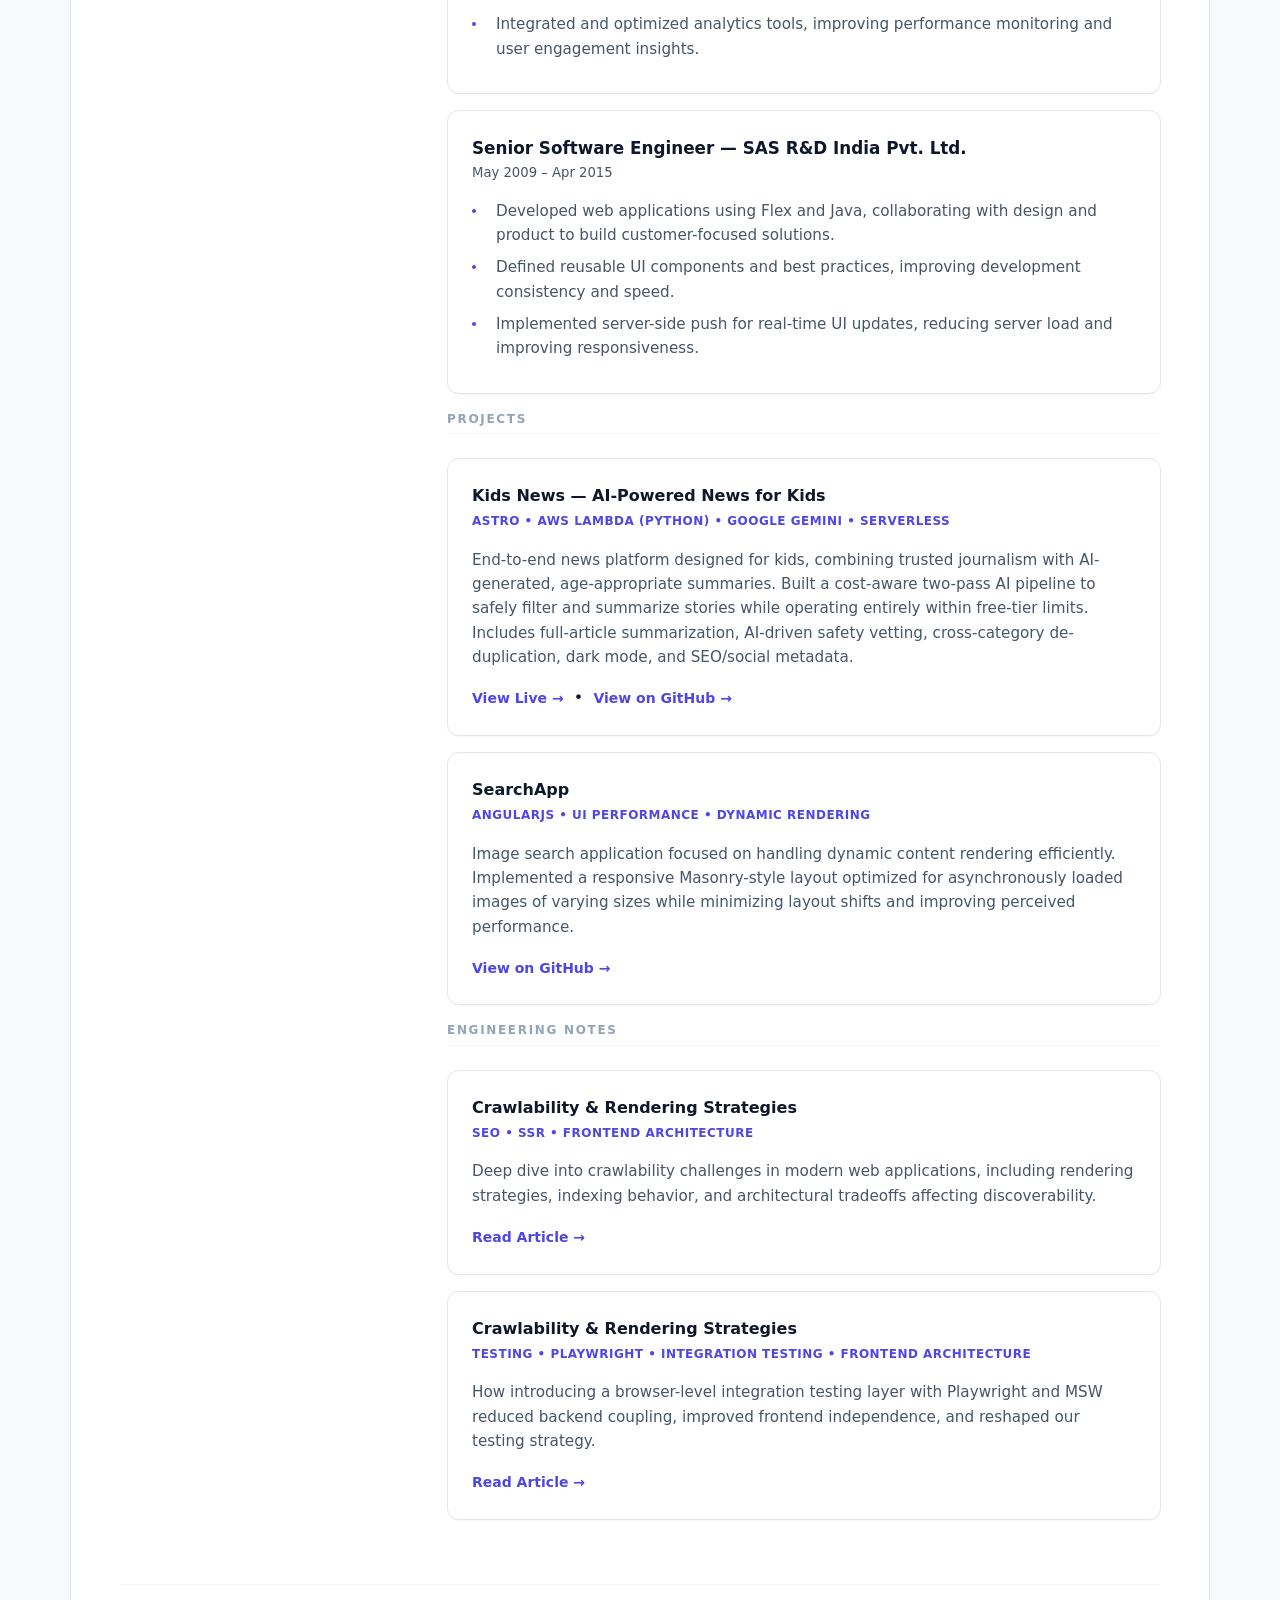
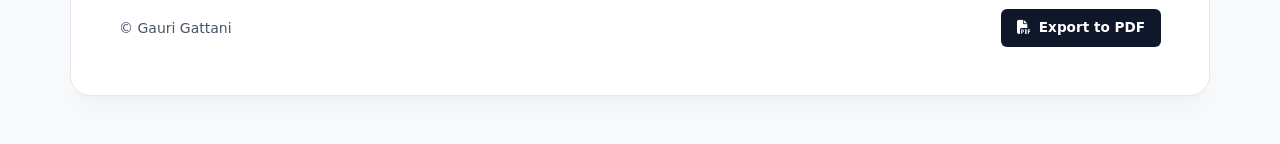
==== commit 02cdc352: "add link to new blog" ====
--- a/index.html
+++ b/index.html
@@ -124,6 +124,19 @@
                 <p class="subtitle">
                   Product-Focused Architect & Group UI Lead
                 </p>
+
+                <div class="mobile-contact-row">
+                  <a href="mailto:gauri@gattani.ca">gauri@gattani.ca</a>
+                  <span>•</span>
+
+                  <a href="https://linkedin.com/in/uigauri" target="_blank">
+                    LinkedIn
+                  </a>
+
+                  <span>•</span>
+
+                  <span>Toronto, ON</span>
+                </div>
 
                 <div class="soft-chips">
                   <span>Platform Architecture</span>
@@ -324,6 +337,25 @@
               </p>
               <a
                 href="https://blogs.gattani.ca/crawlability-post/"
+                target="_blank"
+              >
+                Read Article →
+              </a>
+            </div>
+
+            <div class="project-card">
+              <strong>Crawlability & Rendering Strategies</strong>
+              <div class="project-meta">
+                Testing • Playwright • Integration Testing • Frontend
+                Architecture
+              </div>
+              <p>
+                How introducing a browser-level integration testing layer with
+                Playwright and MSW reduced backend coupling, improved frontend
+                independence, and reshaped our testing strategy.
+              </p>
+              <a
+                href="https://blogs.gattani.ca/playwright-integration-layer/"
                 target="_blank"
               >
                 Read Article →
--- a/mobile.css
+++ b/mobile.css
@@ -1,103 +1,227 @@
-@media (max-width: 640px) {
+/* ==========================================
+   MOBILE LAYOUT
+========================================== */
+
+.mobile-contact-row {
+  display: none;
+}
+
+@media (max-width: 768px) {
+  /* ==========================================
+     BASE
+  ========================================== */
+
+  body {
+    padding: 12px;
+    overflow: auto;
+  }
+
   .container {
-    margin: 16px;
-    padding: 22px 18px;
-  }
-
-  .badge-row {
-    display: grid;
-    grid-template-columns: repeat(2, auto);
-    justify-content: start;
-    gap: 6px 8px;
-  }
-
-  .badge {
-    font-size: 0.75rem;
+    flex-direction: column;
+    height: auto;
+
+    padding: 20px 16px;
+    border-radius: 18px;
+  }
+
+  .resume-content {
+    display: flex;
+    flex-direction: column;
+    gap: 24px;
+  }
+
+  /* ==========================================
+     CONTENT ORDER
+  ========================================== */
+
+  .main-content {
+    width: 100%;
+    order: 1;
+  }
+
+  .sidebar {
+    width: 100%;
+    order: 2;
+
+    padding-top: 20px;
+    margin-top: 8px;
+
+    border-top: 1px solid var(--border);
+  }
+
+  /* Hide duplicate contact section from sidebar */
+  .sidebar .section:first-child {
+    display: none;
+  }
+
+  /* ==========================================
+     HEADER
+  ========================================== */
+
+  h1 {
+    font-size: 2rem;
+    line-height: 1.05;
+    margin-bottom: 6px;
+  }
+
+  .subtitle {
+    font-size: 1rem;
+    margin-bottom: 14px;
+  }
+
+  .main-content .header {
+    margin-bottom: 24px;
+  }
+
+  /* ==========================================
+     MOBILE CONTACT ROW
+  ========================================== */
+
+  .mobile-contact-row {
+    display: flex;
+    flex-wrap: wrap;
+    align-items: center;
+    gap: 6px;
+
+    margin-bottom: 18px;
+
+    font-size: 0.85rem;
+    color: var(--muted);
+  }
+
+  .mobile-contact-row a {
+    color: var(--muted);
+    text-decoration: none;
+  }
+
+  .mobile-contact-row a:hover {
+    color: var(--accent);
+  }
+
+  /* ==========================================
+     CHIPS
+  ========================================== */
+
+  .soft-chips {
+    display: flex;
+    flex-wrap: wrap;
+    gap: 6px;
+  }
+
+  .soft-chips span {
+    font-size: 0.72rem;
     padding: 4px 8px;
-    border-radius: 12px;
-    background: var(--badge-bg);
-    color: var(--badge-text);
-    white-space: nowrap;
-  }
-
-  .header {
+    border-radius: 999px;
+  }
+
+  /* ==========================================
+     TYPOGRAPHY
+  ========================================== */
+
+  h2 {
+    font-size: 0.72rem;
+    letter-spacing: 0.12em;
+    margin-bottom: 14px;
+  }
+
+  h3 {
+    font-size: 0.9rem;
+  }
+
+  p,
+  ul li {
+    font-size: 0.92rem;
+    line-height: 1.55;
+  }
+
+  /* ==========================================
+     SKILLS
+  ========================================== */
+
+  .skill-group {
+    margin-bottom: 16px;
+  }
+
+  .skill-tags {
+    gap: 6px;
+  }
+
+  .skill-tags span {
+    font-size: 0.82rem;
+    padding: 5px 9px;
+  }
+
+  /* ==========================================
+     EXPERIENCE + PROJECTS
+  ========================================== */
+
+  .job,
+  .project-card {
+    padding: 16px;
+    border-radius: 14px;
+    margin-bottom: 14px;
+  }
+
+  .job-title {
+    font-size: 1rem;
+    line-height: 1.35;
+  }
+
+  .job-meta,
+  .project-meta {
+    font-size: 0.78rem;
+    margin-bottom: 10px;
+  }
+
+  ul {
+    padding-left: 18px;
+  }
+
+  ul li {
+    margin-bottom: 8px;
+  }
+
+  /* ==========================================
+     PROJECTS
+  ========================================== */
+
+  .project-card p {
+    margin-bottom: 12px;
+  }
+
+  .project-card a {
+    font-size: 0.85rem;
+  }
+
+  /* ==========================================
+     EDUCATION + CERTIFICATION
+  ========================================== */
+
+  .education-grid {
+    grid-template-columns: 1fr;
+  }
+
+  .education-card {
+    padding: 16px;
+  }
+
+  /* ==========================================
+     FOOTER
+  ========================================== */
+
+  footer {
+    margin-top: 28px;
+    padding-top: 18px;
+  }
+
+  .footer-meta {
     flex-direction: column;
     align-items: flex-start;
-    gap: 10px;
-  }
-
-  .contact-info {
-    display: grid;
-    grid-template-columns: 1fr;
-    gap: 8px;
-  }
-
-  footer {
-    flex-direction: column;
-    align-items: flex-start;
-    gap: 8px;
-  }
-
-  footer .download a {
-    align-self: flex-start;
-  }
-
-  .contact-footer {
-    display: flex;
-    flex-direction: row;
-    /* ⬅️ keep in one line */
-    align-items: center;
+    gap: 12px;
+  }
+
+  .footer-meta a {
+    width: 100%;
     justify-content: center;
-    /* ⬅️ centered look like screenshot */
-    gap: 10px;
-    flex-wrap: wrap;
-    /* ⬅️ only wrap if truly needed */
-    text-align: center;
-  }
-
-  .contact-footer a,
-  .contact-footer span {
-    font-size: 0.85rem;
-    white-space: nowrap;
-    /* ⬅️ prevents breaking inside item */
-  }
-
-  .footer-meta {
-    margin-top: 12px;
-    display: flex;
-    flex-direction: column;
-    align-items: center;
-    gap: 10px;
-  }
-
-  .footer-meta a {
-    width: auto;
-  }
-
-  .soft-chips {
-    grid-template-columns: repeat(2, 1fr);
-  }
-
-  .soft-chips span {
-    display: inline-block;
-    text-align: center;
-    padding: 4px 4px;
-    border-radius: 999px;
-    background: var(--chip-bg);
-    border: 1px solid var(--chip-border);
-    font-size: 0.85rem;
-  }
-
-  .resume-content {
-    flex-direction: column;
-    gap: 24px;
-  }
-
-  .sidebar {
-    width: 100%;
-    flex: none;
-    border-bottom: 1px solid var(--border);
-    padding-bottom: 24px;
-    margin-bottom: 8px;
-  }
-}+  }
+}
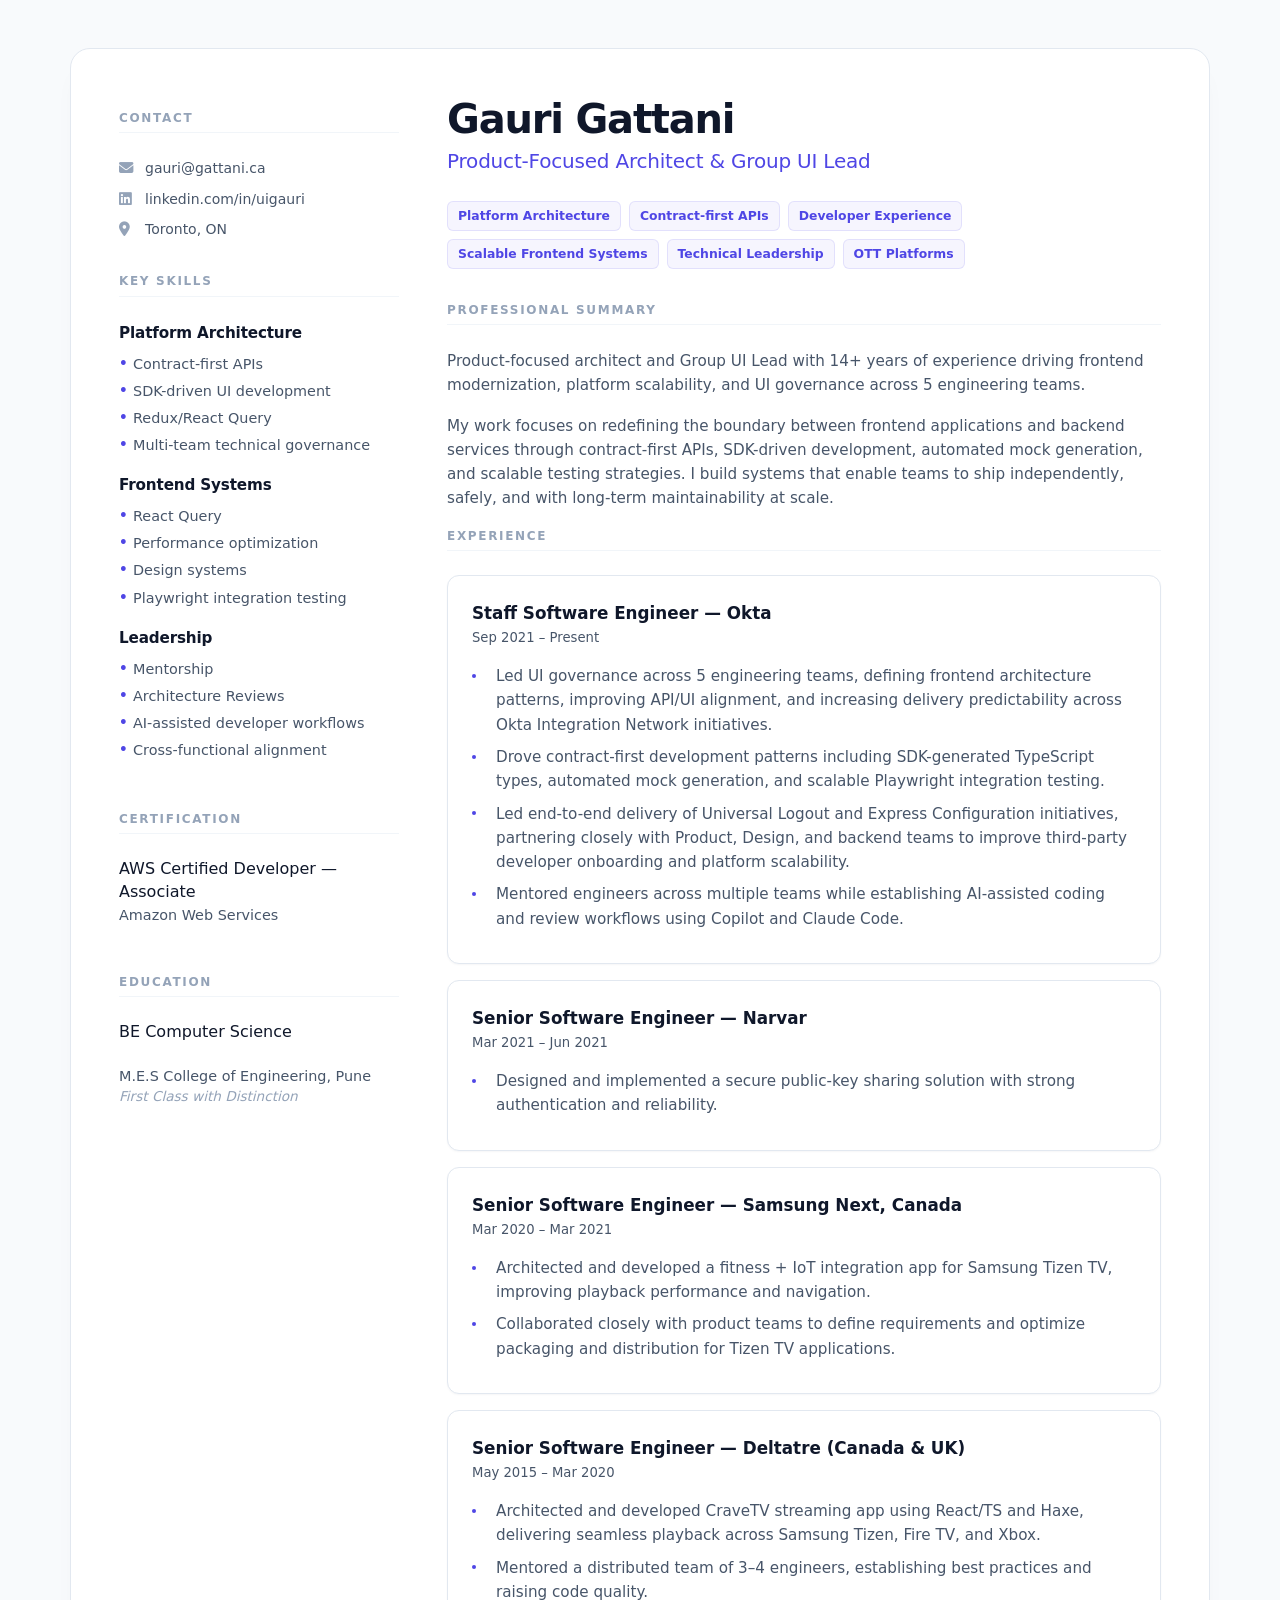
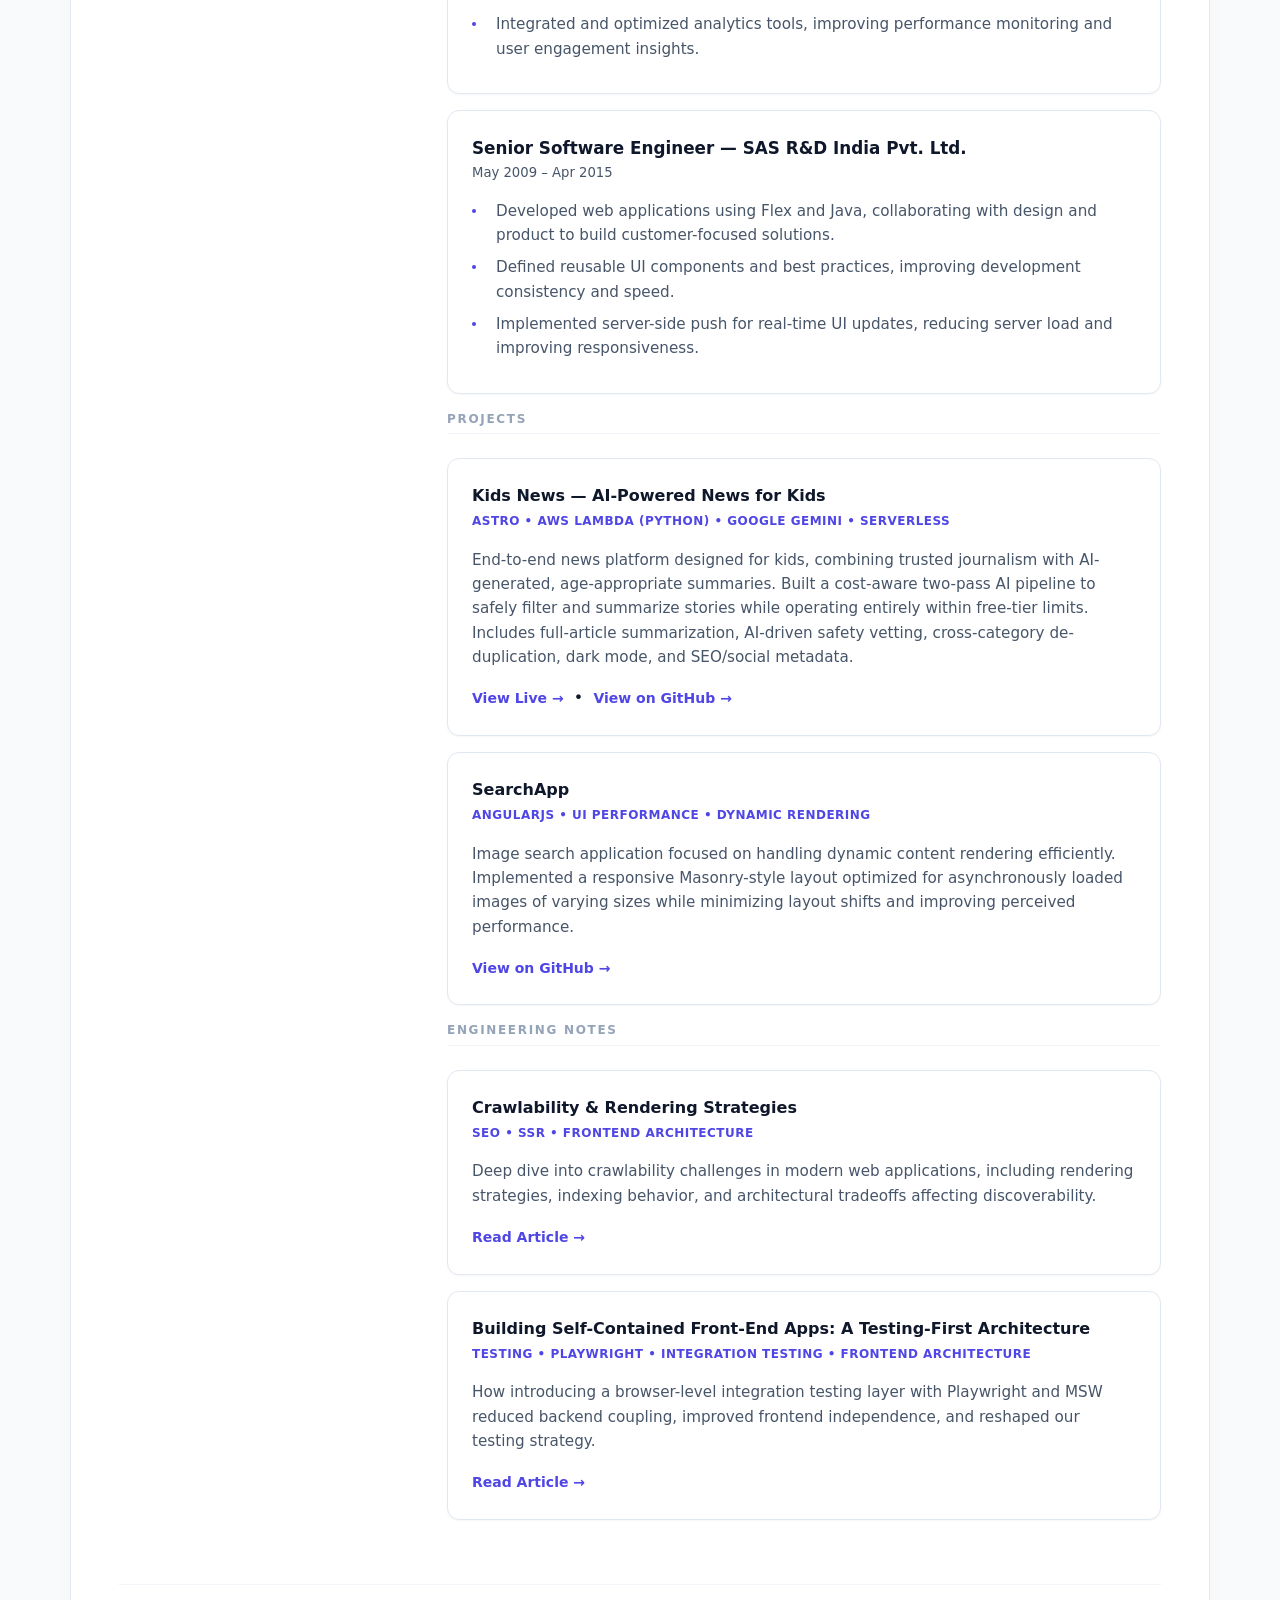
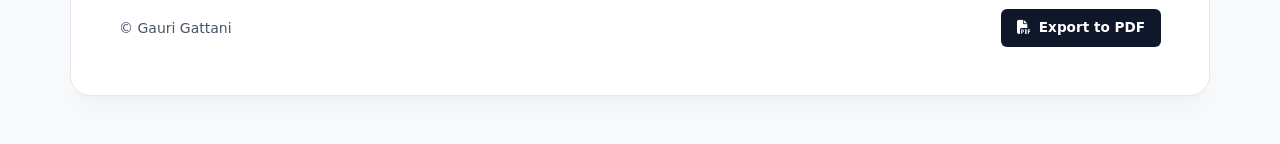
==== commit 4fae1c6a: "update blog name" ====
--- a/index.html
+++ b/index.html
@@ -344,7 +344,10 @@
             </div>
 
             <div class="project-card">
-              <strong>Crawlability & Rendering Strategies</strong>
+              <strong
+                >Building Self-Contained Front-End Apps: A Testing-First
+                Architecture</strong
+              >
               <div class="project-meta">
                 Testing • Playwright • Integration Testing • Frontend
                 Architecture
